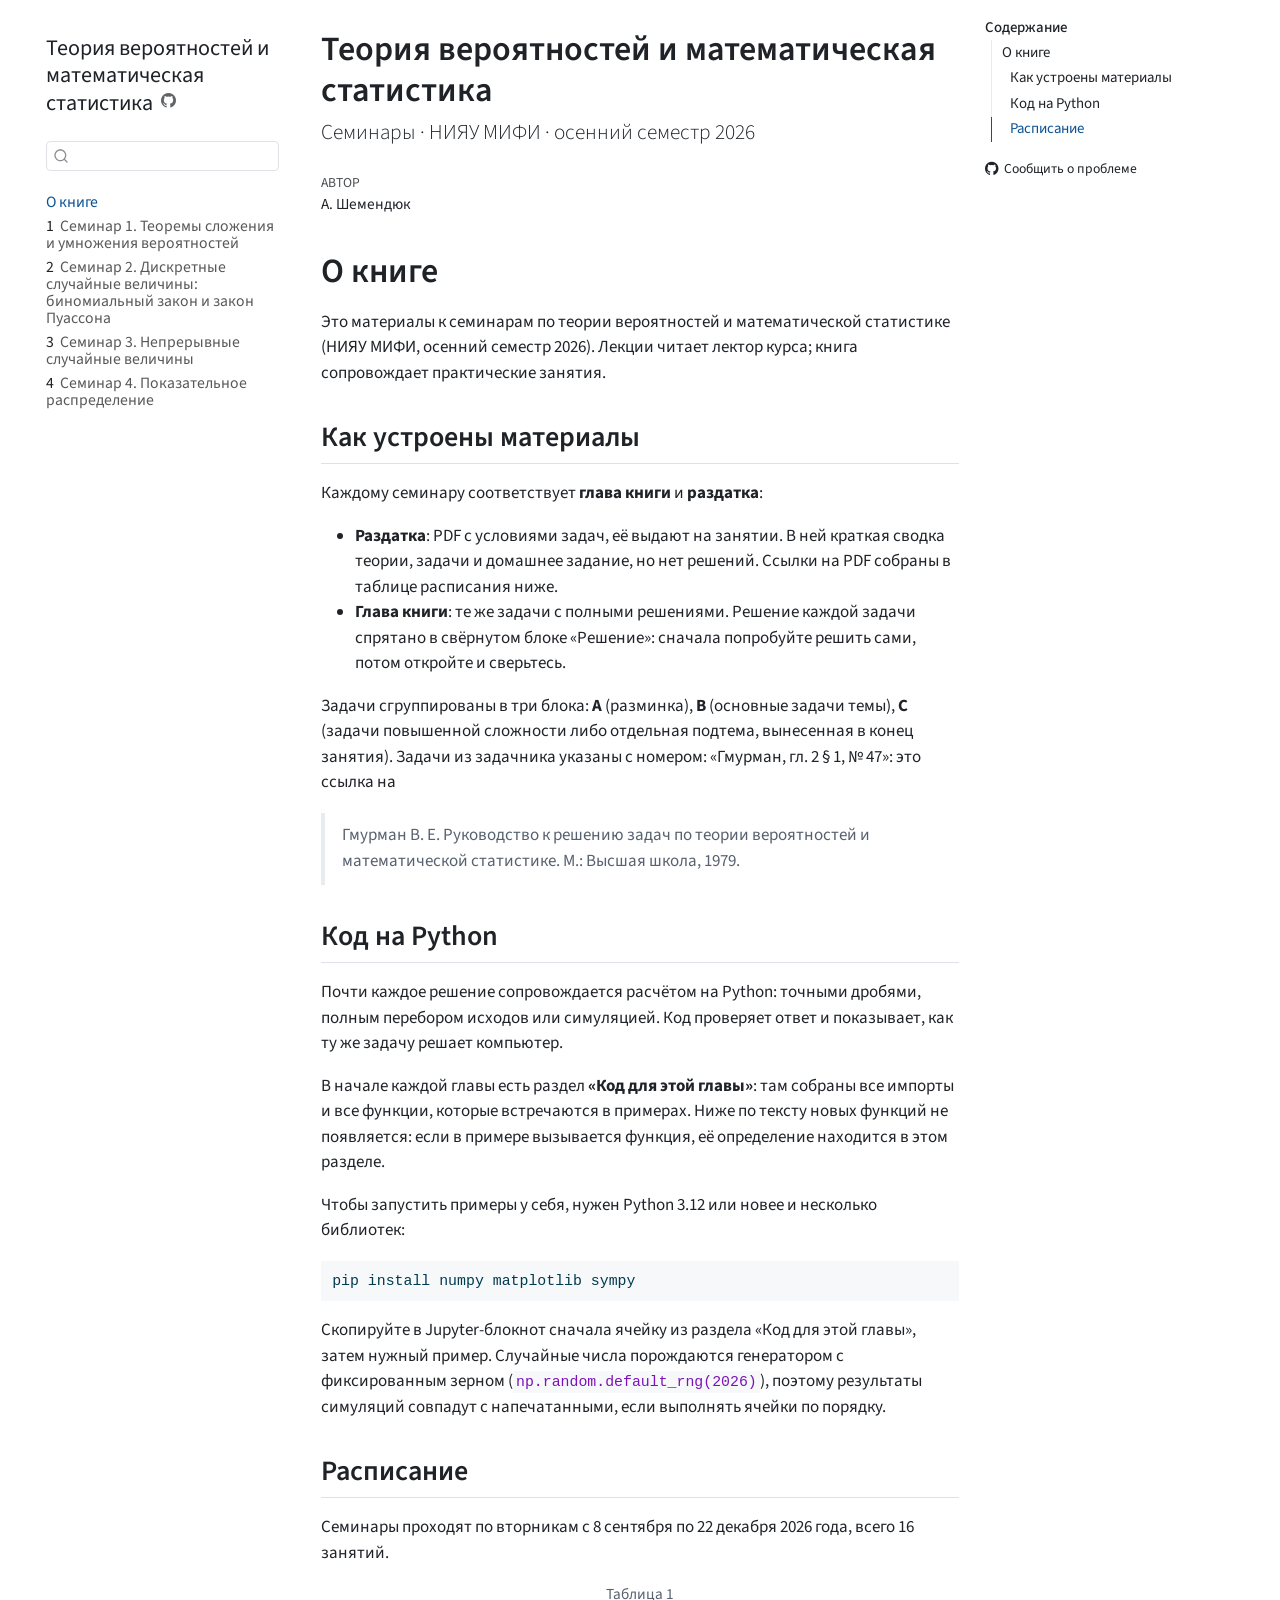
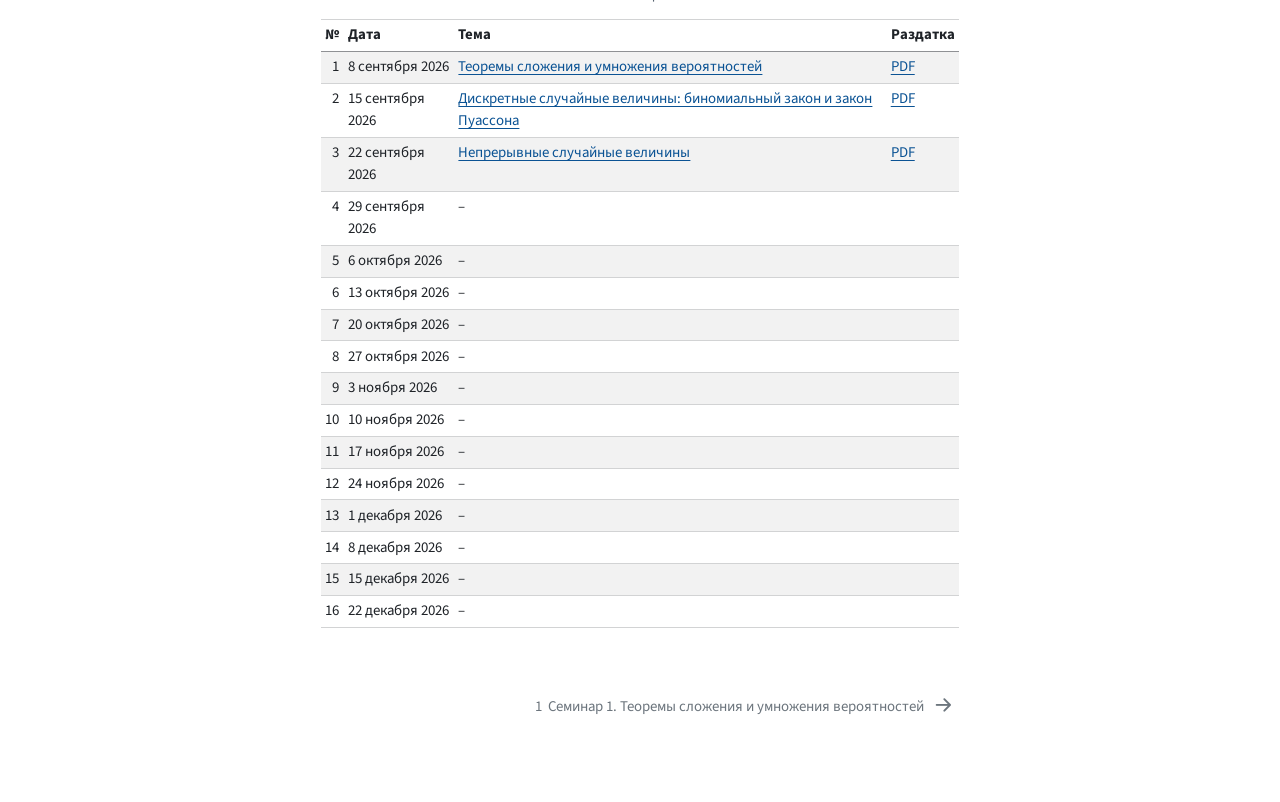
==== index.html @ 8cb07873 "Built site for gh-pages" ====
<!DOCTYPE html>
<html xmlns="http://www.w3.org/1999/xhtml" lang="ru" xml:lang="ru"><head>

<meta charset="utf-8">
<meta name="generator" content="quarto-1.10.18">

<meta name="viewport" content="width=device-width, initial-scale=1.0, user-scalable=yes">

<meta name="author" content="А. Шемендюк">

<title>Теория вероятностей и математическая статистика</title>
<style>
/* Default styles provided by pandoc.
** See https://pandoc.org/MANUAL.html#variables-for-html for config info.
*/
span.smallcaps{font-variant: small-caps;}
div.columns{display: flex; gap: 1.5em;}
div.column{flex: auto;}
@media screen {
div.columns{gap: min(4vw, 1.5em);}
div.column{overflow-x: auto;}
}
div.hanging-indent{margin-left: 1.5em; text-indent: -1.5em;}
ul.task-list{list-style: none;}
ul.task-list li input[type="checkbox"] {
  width: 0.8em;
  margin: 0 0.8em 0.2em -1em; /* quarto-specific, see https://github.com/quarto-dev/quarto-cli/issues/4556 */ 
  vertical-align: middle;
}
/* CSS for syntax highlighting */
html { -webkit-text-size-adjust: 100%; }
pre > code.sourceCode { white-space: pre; position: relative; }
pre > code.sourceCode > span { display: inline-block; line-height: 1.25; }
pre > code.sourceCode > span:empty { height: 1.2em; }
.sourceCode { overflow: visible; }
code.sourceCode > span { color: inherit; text-decoration: inherit; }
div.sourceCode { margin: 1em 0; }
pre.sourceCode { margin: 0; }
@media screen {
div.sourceCode { overflow: auto; }
}
@media print {
pre > code.sourceCode { white-space: pre-wrap; }
pre > code.sourceCode > span { text-indent: -5em; padding-left: 5em; }
}
pre.numberSource code
  { counter-reset: source-line 0; }
pre.numberSource code > span
  { position: relative; left: -4em; counter-increment: source-line; }
pre.numberSource code > span > a:first-child::before
  { content: counter(source-line);
    position: relative; left: -1em; text-align: right; vertical-align: baseline;
    border: none; display: inline-block;
    -webkit-touch-callout: none; -webkit-user-select: none;
    -khtml-user-select: none; -moz-user-select: none;
    -ms-user-select: none; user-select: none;
    padding: 0 4px; width: 4em;
  }
pre.numberSource { margin-left: 3em;  padding-left: 4px; }
div.sourceCode
  {   }
@media screen {
pre > code.sourceCode > span > a:first-child::before { text-decoration: underline; }
}
</style>


<script src="site_libs/quarto-nav/quarto-nav.js"></script>
<script src="site_libs/quarto-nav/headroom.min.js"></script>
<script src="site_libs/clipboard/clipboard.min.js"></script>
<script src="site_libs/quarto-search/autocomplete.umd.js"></script>
<script src="site_libs/quarto-search/fuse.min.js"></script>
<script src="site_libs/quarto-search/quarto-search.js"></script>
<meta name="quarto:offset" content="./">
<link href="./seminars/01-addition-multiplication/seminar-01.html" rel="next">
<script src="site_libs/quarto-html/quarto.js" type="module"></script>
<script src="site_libs/quarto-html/tabsets/tabsets.js" type="module"></script>
<script src="site_libs/quarto-html/popper.min.js"></script>
<script src="site_libs/quarto-html/tippy.umd.min.js"></script>
<script src="site_libs/quarto-html/anchor.min.js"></script>
<link href="site_libs/quarto-html/tippy.css" rel="stylesheet">
<link href="site_libs/quarto-html/quarto-syntax-highlighting-64a204ab8560d761af7679ceaba22944.css" rel="stylesheet" id="quarto-text-highlighting-styles">
<script src="site_libs/bootstrap/bootstrap.min.js"></script>
<link href="site_libs/bootstrap/bootstrap-icons.css" rel="stylesheet">
<link href="site_libs/bootstrap/bootstrap-1aa567b42d78015c3b7cfc07166ec9b5.min.css" rel="stylesheet" append-hash="true" id="quarto-bootstrap" data-mode="light">
<script id="quarto-search-options" type="application/json">{
  "location": "sidebar",
  "copy-button": false,
  "collapse-after": 3,
  "panel-placement": "start",
  "type": "textbox",
  "limit": 50,
  "keyboard-shortcut": [
    "f",
    "/",
    "s"
  ],
  "show-item-context": false,
  "language": {
    "search-no-results-text": "Поиск не дал результатов",
    "search-matching-documents-text": "Результаты поиска",
    "search-copy-link-title": "Скопировать ссылку",
    "search-hide-matches-text": "Скрыть дополнительные результаты",
    "search-more-match-text": "дополнительный результат в этом документе",
    "search-more-matches-text": "дополнительных результата(-ов) в этом документе",
    "search-clear-button-title": "Очистить",
    "search-text-placeholder": "",
    "search-detached-cancel-button-title": "Отменить",
    "search-submit-button-title": "Найти",
    "search-label": "Поиск"
  }
}</script>
<script>
window.MathJax = {
  tex: {
    macros: {
      E: "\\mathrm{E}",
      Var: "\\mathrm{Var}",
      Prob: "\\mathbb{P}",
      Cov: "\\mathrm{cov}",
      indep: "\\perp\\!\\!\\!\\perp"
    }
  }
};
</script>


</head>

<body class="nav-sidebar floating quarto-light">

<div id="quarto-search-results"></div>
  <header id="quarto-header" class="headroom fixed-top">
  <nav class="quarto-secondary-nav">
    <div class="container-fluid d-flex">
      <button type="button" class="quarto-btn-toggle btn" data-bs-toggle="collapse" role="button" data-bs-target=".quarto-sidebar-collapse-item" aria-controls="quarto-sidebar" aria-expanded="false" aria-label="Переключить боковую панель навигации" onclick="if (window.quartoToggleHeadroom) { window.quartoToggleHeadroom(); }">
        <i class="bi bi-layout-text-sidebar-reverse"></i>
      </button>
        <nav class="quarto-page-breadcrumbs" aria-label="breadcrumb"><ol class="breadcrumb"><li class="breadcrumb-item"><a href="./index.html">О книге</a></li></ol></nav>
        <a class="flex-grow-1" role="navigation" data-bs-toggle="collapse" data-bs-target=".quarto-sidebar-collapse-item" aria-controls="quarto-sidebar" aria-expanded="false" aria-label="Переключить боковую панель навигации" onclick="if (window.quartoToggleHeadroom) { window.quartoToggleHeadroom(); }">      
        </a>
      <button type="button" class="btn quarto-search-button" aria-label="Поиск" onclick="window.quartoOpenSearch();">
        <i class="bi bi-search"></i>
      </button>
    </div>
  </nav>
</header>
<!-- content -->
<div id="quarto-content" class="quarto-container page-columns page-rows-contents page-layout-article">
<!-- sidebar -->
  <nav id="quarto-sidebar" class="sidebar collapse collapse-horizontal quarto-sidebar-collapse-item sidebar-navigation floating overflow-auto">
    <div class="pt-lg-2 mt-2 text-left sidebar-header">
    <div class="sidebar-title mb-0 py-0">
      <a href="./">Теория вероятностей и математическая статистика</a> 
        <div class="sidebar-tools-main">
    <a href="https://github.com/AlexShem/stats-2026/" title="Исходный код" class="quarto-navigation-tool px-1" aria-label="Исходный код"><i class="bi bi-github"></i></a>
</div>
    </div>
      </div>
        <div class="mt-2 flex-shrink-0 align-items-center">
        <div class="sidebar-search">
        <div id="quarto-search" class="" title="Поиск"></div>
        </div>
        </div>
    <div class="sidebar-menu-container"> 
    <ul class="list-unstyled mt-1">
        <li class="sidebar-item">
  <div class="sidebar-item-container"> 
  <a href="./index.html" class="sidebar-item-text sidebar-link active">
 <span class="menu-text">О книге</span></a>
  </div>
</li>
        <li class="sidebar-item">
  <div class="sidebar-item-container"> 
  <a href="./seminars/01-addition-multiplication/seminar-01.html" class="sidebar-item-text sidebar-link">
 <span class="menu-text"><span class="chapter-number">1</span>&nbsp; <span class="chapter-title">Семинар 1. Теоремы сложения и умножения вероятностей</span></span></a>
  </div>
</li>
        <li class="sidebar-item">
  <div class="sidebar-item-container"> 
  <a href="./seminars/02-discrete-random-variables/seminar-02.html" class="sidebar-item-text sidebar-link">
 <span class="menu-text"><span class="chapter-number">2</span>&nbsp; <span class="chapter-title">Семинар 2. Дискретные случайные величины: биномиальный закон и закон Пуассона</span></span></a>
  </div>
</li>
        <li class="sidebar-item">
  <div class="sidebar-item-container"> 
  <a href="./seminars/03-continuous-random-variables/seminar-03.html" class="sidebar-item-text sidebar-link">
 <span class="menu-text"><span class="chapter-number">3</span>&nbsp; <span class="chapter-title">Семинар 3. Непрерывные случайные величины</span></span></a>
  </div>
</li>
        <li class="sidebar-item">
  <div class="sidebar-item-container"> 
  <a href="./seminars/04-exponential-distribution/seminar-04.html" class="sidebar-item-text sidebar-link">
 <span class="menu-text"><span class="chapter-number">4</span>&nbsp; <span class="chapter-title">Семинар 4. Показательное распределение</span></span></a>
  </div>
</li>
    </ul>
    </div>
</nav>
<div id="quarto-sidebar-glass" class="quarto-sidebar-collapse-item" data-bs-toggle="collapse" data-bs-target=".quarto-sidebar-collapse-item"></div>
<!-- margin-sidebar -->
    <div id="quarto-margin-sidebar" class="sidebar margin-sidebar">
        <nav id="TOC" role="doc-toc" class="toc-active">
    <h2 id="toc-title">Содержание</h2>
   
  <ul>
  <li><a href="#о-книге" id="toc-о-книге" class="nav-link active" data-scroll-target="#о-книге">О книге</a>
  <ul class="collapse">
  <li><a href="#как-устроены-материалы" id="toc-как-устроены-материалы" class="nav-link" data-scroll-target="#как-устроены-материалы">Как устроены материалы</a></li>
  <li><a href="#код-на-python" id="toc-код-на-python" class="nav-link" data-scroll-target="#код-на-python">Код на Python</a></li>
  <li><a href="#расписание" id="toc-расписание" class="nav-link" data-scroll-target="#расписание">Расписание</a></li>
  </ul></li>
  </ul>
<div class="toc-actions"><ul><li><a href="https://github.com/AlexShem/stats-2026/issues/new" class="toc-action"><i class="bi bi-github"></i>Сообщить о проблеме</a></li></ul></div></nav>
    </div>
<!-- main -->
<main class="content" id="quarto-document-content">

<header id="title-block-header" class="quarto-title-block default">
<div class="quarto-title">
<h1 class="title">Теория вероятностей и математическая статистика</h1>
<p class="subtitle lead">Семинары · НИЯУ МИФИ · осенний семестр 2026</p>
</div>



<div class="quarto-title-meta">

    <div>
    <div class="quarto-title-meta-heading">Автор</div>
    <div class="quarto-title-meta-contents">
             <p>А. Шемендюк </p>
          </div>
  </div>
    
  
    
  </div>
  


</header>


<section id="о-книге" class="level1 unnumbered">
<h1 class="unnumbered">О книге</h1>
<p>Это материалы к семинарам по теории вероятностей и математической статистике (НИЯУ МИФИ, осенний семестр 2026). Лекции читает лектор курса; книга сопровождает практические занятия.</p>
<section id="как-устроены-материалы" class="level2 unnumbered">
<h2 class="unnumbered anchored" data-anchor-id="как-устроены-материалы">Как устроены материалы</h2>
<p>Каждому семинару соответствует <strong>глава книги</strong> и <strong>раздатка</strong>:</p>
<ul>
<li><strong>Раздатка</strong>: PDF с условиями задач, её выдают на занятии. В ней краткая сводка теории, задачи и домашнее задание, но нет решений. Ссылки на PDF собраны в таблице расписания ниже.</li>
<li><strong>Глава книги</strong>: те же задачи с полными решениями. Решение каждой задачи спрятано в свёрнутом блоке «Решение»: сначала попробуйте решить сами, потом откройте и сверьтесь.</li>
</ul>
<p>Задачи сгруппированы в три блока: <strong>A</strong> (разминка), <strong>B</strong> (основные задачи темы), <strong>C</strong> (задачи повышенной сложности либо отдельная подтема, вынесенная в конец занятия). Задачи из задачника указаны с номером: «Гмурман, гл. 2 § 1, № 47»: это ссылка на</p>
<blockquote class="blockquote">
<p>Гмурман В. Е. Руководство к решению задач по теории вероятностей и математической статистике. М.: Высшая школа, 1979.</p>
</blockquote>
</section>
<section id="код-на-python" class="level2 unnumbered">
<h2 class="unnumbered anchored" data-anchor-id="код-на-python">Код на Python</h2>
<p>Почти каждое решение сопровождается расчётом на Python: точными дробями, полным перебором исходов или симуляцией. Код проверяет ответ и показывает, как ту же задачу решает компьютер.</p>
<p>В начале каждой главы есть раздел <strong>«Код для этой главы»</strong>: там собраны все импорты и все функции, которые встречаются в примерах. Ниже по тексту новых функций не появляется: если в примере вызывается функция, её определение находится в этом разделе.</p>
<p>Чтобы запустить примеры у себя, нужен Python 3.12 или новее и несколько библиотек:</p>
<div class="code-copy-outer-scaffold"><div class="sourceCode" id="cb1"><pre class="sourceCode bash code-with-copy"><code class="sourceCode bash"><span id="cb1-1"><a href="#cb1-1" aria-hidden="true" tabindex="-1"></a><span class="ex">pip</span> install numpy matplotlib sympy</span></code></pre></div><button title="Скопировать текст" class="code-copy-button"><i class="bi"></i></button></div>
<p>Скопируйте в Jupyter-блокнот сначала ячейку из раздела «Код для этой главы», затем нужный пример. Случайные числа порождаются генератором с фиксированным зерном (<code>np.random.default_rng(2026)</code>), поэтому результаты симуляций совпадут с напечатанными, если выполнять ячейки по порядку.</p>
</section>
<section id="расписание" class="level2 unnumbered">
<h2 class="unnumbered anchored" data-anchor-id="расписание">Расписание</h2>
<p>Семинары проходят по вторникам с 8 сентября по 22 декабря 2026 года, всего 16 занятий.</p>
<div class="cell" data-execution_count="1">
<div id="tbl-schedule" class="cell quarto-float quarto-figure quarto-figure-center anchored" data-execution_count="1">
<figure class="quarto-float quarto-float-tbl figure">
<figcaption class="quarto-float-caption-top quarto-float-caption quarto-float-tbl quarto-uncaptioned" id="tbl-schedule-caption-0ceaefa1-69ba-4598-a22c-09a6ac19f8ca">
Таблица&nbsp;1
</figcaption>
<div aria-describedby="tbl-schedule-caption-0ceaefa1-69ba-4598-a22c-09a6ac19f8ca">
<div class="cell-output cell-output-display cell-output-markdown" data-execution_count="1">
<table class="caption-top table table-sm table-striped small">
<thead>
<tr class="header">
<th style="text-align: right;">№</th>
<th style="text-align: left;">Дата</th>
<th style="text-align: left;">Тема</th>
<th style="text-align: left;">Раздатка</th>
</tr>
</thead>
<tbody>
<tr class="odd">
<td style="text-align: right;">1</td>
<td style="text-align: left;">8 сентября 2026</td>
<td style="text-align: left;"><a href="./seminars/01-addition-multiplication/seminar-01.html">Теоремы сложения и умножения вероятностей</a></td>
<td style="text-align: left;"><a href="handouts/seminars/01-addition-multiplication/seminar-01.pdf">PDF</a></td>
</tr>
<tr class="even">
<td style="text-align: right;">2</td>
<td style="text-align: left;">15 сентября 2026</td>
<td style="text-align: left;"><a href="./seminars/02-discrete-random-variables/seminar-02.html">Дискретные случайные величины: биномиальный закон и закон Пуассона</a></td>
<td style="text-align: left;"><a href="handouts/seminars/02-discrete-random-variables/seminar-02.pdf">PDF</a></td>
</tr>
<tr class="odd">
<td style="text-align: right;">3</td>
<td style="text-align: left;">22 сентября 2026</td>
<td style="text-align: left;"><a href="./seminars/03-continuous-random-variables/seminar-03.html">Непрерывные случайные величины</a></td>
<td style="text-align: left;"><a href="handouts/seminars/03-continuous-random-variables/seminar-03.pdf">PDF</a></td>
</tr>
<tr class="even">
<td style="text-align: right;">4</td>
<td style="text-align: left;">29 сентября 2026</td>
<td style="text-align: left;">–</td>
<td style="text-align: left;"></td>
</tr>
<tr class="odd">
<td style="text-align: right;">5</td>
<td style="text-align: left;">6 октября 2026</td>
<td style="text-align: left;">–</td>
<td style="text-align: left;"></td>
</tr>
<tr class="even">
<td style="text-align: right;">6</td>
<td style="text-align: left;">13 октября 2026</td>
<td style="text-align: left;">–</td>
<td style="text-align: left;"></td>
</tr>
<tr class="odd">
<td style="text-align: right;">7</td>
<td style="text-align: left;">20 октября 2026</td>
<td style="text-align: left;">–</td>
<td style="text-align: left;"></td>
</tr>
<tr class="even">
<td style="text-align: right;">8</td>
<td style="text-align: left;">27 октября 2026</td>
<td style="text-align: left;">–</td>
<td style="text-align: left;"></td>
</tr>
<tr class="odd">
<td style="text-align: right;">9</td>
<td style="text-align: left;">3 ноября 2026</td>
<td style="text-align: left;">–</td>
<td style="text-align: left;"></td>
</tr>
<tr class="even">
<td style="text-align: right;">10</td>
<td style="text-align: left;">10 ноября 2026</td>
<td style="text-align: left;">–</td>
<td style="text-align: left;"></td>
</tr>
<tr class="odd">
<td style="text-align: right;">11</td>
<td style="text-align: left;">17 ноября 2026</td>
<td style="text-align: left;">–</td>
<td style="text-align: left;"></td>
</tr>
<tr class="even">
<td style="text-align: right;">12</td>
<td style="text-align: left;">24 ноября 2026</td>
<td style="text-align: left;">–</td>
<td style="text-align: left;"></td>
</tr>
<tr class="odd">
<td style="text-align: right;">13</td>
<td style="text-align: left;">1 декабря 2026</td>
<td style="text-align: left;">–</td>
<td style="text-align: left;"></td>
</tr>
<tr class="even">
<td style="text-align: right;">14</td>
<td style="text-align: left;">8 декабря 2026</td>
<td style="text-align: left;">–</td>
<td style="text-align: left;"></td>
</tr>
<tr class="odd">
<td style="text-align: right;">15</td>
<td style="text-align: left;">15 декабря 2026</td>
<td style="text-align: left;">–</td>
<td style="text-align: left;"></td>
</tr>
<tr class="even">
<td style="text-align: right;">16</td>
<td style="text-align: left;">22 декабря 2026</td>
<td style="text-align: left;">–</td>
<td style="text-align: left;"></td>
</tr>
</tbody>
</table>
</div>
</div>
</figure>
</div>
</div>


</section>
</section>

</main> <!-- /main -->
<script id="quarto-html-after-body" type="application/javascript">
  window.document.addEventListener("DOMContentLoaded", function (event) {
    const icon = "";
    const anchorJS = new window.AnchorJS();
    anchorJS.options = {
      placement: 'right',
      icon: icon
    };
    anchorJS.add('.anchored');
    const isCodeAnnotation = (el) => {
      for (const clz of el.classList) {
        if (clz.startsWith('code-annotation-')) {                     
          return true;
        }
      }
      return false;
    }
    const onCopySuccess = function(e) {
      // button target
      const button = e.trigger;
      // don't keep focus
      button.blur();
      // flash "checked"
      button.classList.add('code-copy-button-checked');
      var currentTitle = button.getAttribute("title");
      button.setAttribute("title", "Скопировано");
      let tooltip;
      if (window.bootstrap) {
        button.setAttribute("data-bs-toggle", "tooltip");
        button.setAttribute("data-bs-placement", "left");
        button.setAttribute("data-bs-title", "Скопировано");
        tooltip = new bootstrap.Tooltip(button, 
          { trigger: "manual", 
            customClass: "code-copy-button-tooltip",
            offset: [0, -8]});
        tooltip.show();    
      }
      setTimeout(function() {
        if (tooltip) {
          tooltip.hide();
          button.removeAttribute("data-bs-title");
          button.removeAttribute("data-bs-toggle");
          button.removeAttribute("data-bs-placement");
        }
        button.setAttribute("title", currentTitle);
        button.classList.remove('code-copy-button-checked');
      }, 1000);
      // clear code selection
      e.clearSelection();
    }
    const getTextToCopy = function(trigger) {
      const outerScaffold = trigger.parentElement.cloneNode(true);
      const codeEl = outerScaffold.querySelector('code');
      for (const childEl of codeEl.children) {
        if (isCodeAnnotation(childEl)) {
          childEl.remove();
        }
      }
      return codeEl.innerText;
    }
    const clipboard = new window.ClipboardJS('.code-copy-button:not([data-in-quarto-modal])', {
      text: getTextToCopy
    });
    clipboard.on('success', onCopySuccess);
    if (window.document.getElementById('quarto-embedded-source-code-modal')) {
      const clipboardModal = new window.ClipboardJS('.code-copy-button[data-in-quarto-modal]', {
        text: getTextToCopy,
        container: window.document.getElementById('quarto-embedded-source-code-modal')
      });
      clipboardModal.on('success', onCopySuccess);
    }
      var localhostRegex = new RegExp(/^(?:http|https):\/\/localhost\:?[0-9]*\//);
      var mailtoRegex = new RegExp(/^mailto:/);
        var filterRegex = new RegExp("https:\/\/alexshem\.github\.io\/stats-2026\/");
      var isInternal = (href) => {
          return filterRegex.test(href) || localhostRegex.test(href) || mailtoRegex.test(href);
      }
      // Inspect non-navigation links and adorn them if external
     var links = window.document.querySelectorAll('a[href]:not(.nav-link):not(.navbar-brand):not(.toc-action):not(.sidebar-link):not(.sidebar-item-toggle):not(.pagination-link):not(.no-external):not([aria-hidden]):not(.dropdown-item):not(.quarto-navigation-tool):not(.about-link)');
      for (var i=0; i<links.length; i++) {
        const link = links[i];
        if (!isInternal(link.href)) {
          // undo the damage that might have been done by quarto-nav.js in the case of
          // links that we want to consider external
          if (link.dataset.originalHref !== undefined) {
            link.href = link.dataset.originalHref;
          }
        }
      }
    function tippyHover(el, contentFn, onTriggerFn, onUntriggerFn) {
      const config = {
        allowHTML: true,
        maxWidth: 500,
        delay: 100,
        arrow: false,
        appendTo: function(el) {
            return el.parentElement;
        },
        interactive: true,
        interactiveBorder: 10,
        theme: 'quarto',
        placement: 'bottom-start',
      };
      if (contentFn) {
        config.content = contentFn;
      }
      if (onTriggerFn) {
        config.onTrigger = onTriggerFn;
      }
      if (onUntriggerFn) {
        config.onUntrigger = onUntriggerFn;
      }
      window.tippy(el, config); 
    }
    const noterefs = window.document.querySelectorAll('a[role="doc-noteref"]');
    for (var i=0; i<noterefs.length; i++) {
      const ref = noterefs[i];
      tippyHover(ref, function() {
        // use id or data attribute instead here
        let href = ref.getAttribute('data-footnote-href') || ref.getAttribute('href');
        try { href = new URL(href).hash; } catch {}
        const id = href.replace(/^#\/?/, "");
        const note = window.document.getElementById(id);
        if (note) {
          return note.innerHTML;
        } else {
          return "";
        }
      });
    }
    const xrefs = window.document.querySelectorAll('a.quarto-xref');
    const processXRef = (id, note) => {
      // Strip column container classes
      const stripColumnClz = (el) => {
        el.classList.remove("page-full", "page-columns");
        if (el.children) {
          for (const child of el.children) {
            stripColumnClz(child);
          }
        }
      }
      stripColumnClz(note)
      if (id === null || id.startsWith('sec-')) {
        // Special case sections, only their first couple elements
        const container = document.createElement("div");
        if (note.children && note.children.length > 2) {
          container.appendChild(note.children[0].cloneNode(true));
          for (let i = 1; i < note.children.length; i++) {
            const child = note.children[i];
            if (child.tagName === "P" && child.innerText === "") {
              continue;
            } else {
              container.appendChild(child.cloneNode(true));
              break;
            }
          }
          if (window.Quarto?.typesetMath) {
            window.Quarto.typesetMath(container);
          }
          return container.innerHTML
        } else {
          if (window.Quarto?.typesetMath) {
            window.Quarto.typesetMath(note);
          }
          return note.innerHTML;
        }
      } else {
        // Remove any anchor links if they are present
        const anchorLink = note.querySelector('a.anchorjs-link');
        if (anchorLink) {
          anchorLink.remove();
        }
        if (window.Quarto?.typesetMath) {
          window.Quarto.typesetMath(note);
        }
        if (note.classList.contains("callout")) {
          return note.outerHTML;
        } else {
          return note.innerHTML;
        }
      }
    }
    for (var i=0; i<xrefs.length; i++) {
      const xref = xrefs[i];
      tippyHover(xref, undefined, function(instance) {
        instance.disable();
        let url = xref.getAttribute('href');
        let hash = undefined; 
        if (url.startsWith('#')) {
          hash = url;
        } else {
          try { hash = new URL(url).hash; } catch {}
        }
        if (hash) {
          const id = hash.replace(/^#\/?/, "");
          const note = window.document.getElementById(id);
          if (note !== null) {
            try {
              const html = processXRef(id, note.cloneNode(true));
              instance.setContent(html);
            } finally {
              instance.enable();
              instance.show();
            }
          } else {
            // See if we can fetch this
            fetch(url.split('#')[0])
            .then(res => res.text())
            .then(html => {
              const parser = new DOMParser();
              const htmlDoc = parser.parseFromString(html, "text/html");
              const note = htmlDoc.getElementById(id);
              if (note !== null) {
                const html = processXRef(id, note);
                instance.setContent(html);
              } 
            }).finally(() => {
              instance.enable();
              instance.show();
            });
          }
        } else {
          // See if we can fetch a full url (with no hash to target)
          // This is a special case and we should probably do some content thinning / targeting
          fetch(url)
          .then(res => res.text())
          .then(html => {
            const parser = new DOMParser();
            const htmlDoc = parser.parseFromString(html, "text/html");
            const note = htmlDoc.querySelector('main.content');
            if (note !== null) {
              // This should only happen for chapter cross references
              // (since there is no id in the URL)
              // remove the first header
              if (note.children.length > 0 && note.children[0].tagName === "HEADER") {
                note.children[0].remove();
              }
              const html = processXRef(null, note);
              instance.setContent(html);
            } 
          }).finally(() => {
            instance.enable();
            instance.show();
          });
        }
      }, function(instance) {
      });
    }
        let selectedAnnoteEl;
        const selectorForAnnotation = ( cell, annotation) => {
          let cellAttr = 'data-code-cell="' + cell + '"';
          let lineAttr = 'data-code-annotation="' +  annotation + '"';
          const selector = 'span[' + cellAttr + '][' + lineAttr + ']';
          return selector;
        }
        const selectCodeLines = (annoteEl) => {
          const doc = window.document;
          const targetCell = annoteEl.getAttribute("data-target-cell");
          const targetAnnotation = annoteEl.getAttribute("data-target-annotation");
          const annoteSpan = window.document.querySelector(selectorForAnnotation(targetCell, targetAnnotation));
          const lines = annoteSpan.getAttribute("data-code-lines").split(",");
          const lineIds = lines.map((line) => {
            return targetCell + "-" + line;
          })
          let top = null;
          let height = null;
          let parent = null;
          if (lineIds.length > 0) {
              //compute the position of the single el (top and bottom and make a div)
              const el = window.document.getElementById(lineIds[0]);
              top = el.offsetTop;
              height = el.offsetHeight;
              parent = el.parentElement.parentElement;
            if (lineIds.length > 1) {
              const lastEl = window.document.getElementById(lineIds[lineIds.length - 1]);
              const bottom = lastEl.offsetTop + lastEl.offsetHeight;
              height = bottom - top;
            }
            if (top !== null && height !== null && parent !== null) {
              // cook up a div (if necessary) and position it 
              let div = window.document.getElementById("code-annotation-line-highlight");
              if (div === null) {
                div = window.document.createElement("div");
                div.setAttribute("id", "code-annotation-line-highlight");
                div.style.position = 'absolute';
                parent.appendChild(div);
              }
              div.style.top = top - 2 + "px";
              div.style.height = height + 4 + "px";
              div.style.left = 0;
              let gutterDiv = window.document.getElementById("code-annotation-line-highlight-gutter");
              if (gutterDiv === null) {
                gutterDiv = window.document.createElement("div");
                gutterDiv.setAttribute("id", "code-annotation-line-highlight-gutter");
                gutterDiv.style.position = 'absolute';
                const codeCell = window.document.getElementById(targetCell);
                const gutter = codeCell.querySelector('.code-annotation-gutter');
                gutter.appendChild(gutterDiv);
              }
              gutterDiv.style.top = top - 2 + "px";
              gutterDiv.style.height = height + 4 + "px";
            }
            selectedAnnoteEl = annoteEl;
          }
        };
        const unselectCodeLines = () => {
          const elementsIds = ["code-annotation-line-highlight", "code-annotation-line-highlight-gutter"];
          elementsIds.forEach((elId) => {
            const div = window.document.getElementById(elId);
            if (div) {
              div.remove();
            }
          });
          selectedAnnoteEl = undefined;
        };
          // Handle positioning of the toggle
      window.addEventListener(
        "resize",
        throttle(() => {
          elRect = undefined;
          if (selectedAnnoteEl) {
            selectCodeLines(selectedAnnoteEl);
          }
        }, 10)
      );
      function throttle(fn, ms) {
      let throttle = false;
      let timer;
        return (...args) => {
          if(!throttle) { // first call gets through
              fn.apply(this, args);
              throttle = true;
          } else { // all the others get throttled
              if(timer) clearTimeout(timer); // cancel #2
              timer = setTimeout(() => {
                fn.apply(this, args);
                timer = throttle = false;
              }, ms);
          }
        };
      }
        // Attach click handler to the DT
        const annoteDls = window.document.querySelectorAll('dt[data-target-cell]');
        for (const annoteDlNode of annoteDls) {
          annoteDlNode.addEventListener('click', (event) => {
            const clickedEl = event.target;
            if (clickedEl !== selectedAnnoteEl) {
              unselectCodeLines();
              const activeEl = window.document.querySelector('dt[data-target-cell].code-annotation-active');
              if (activeEl) {
                activeEl.classList.remove('code-annotation-active');
              }
              selectCodeLines(clickedEl);
              clickedEl.classList.add('code-annotation-active');
            } else {
              // Unselect the line
              unselectCodeLines();
              clickedEl.classList.remove('code-annotation-active');
            }
          });
        }
    const findCites = (el) => {
      const parentEl = el.parentElement;
      if (parentEl) {
        const cites = parentEl.dataset.cites;
        if (cites) {
          return {
            el,
            cites: cites.split(' ')
          };
        } else {
          return findCites(el.parentElement)
        }
      } else {
        return undefined;
      }
    };
    var bibliorefs = window.document.querySelectorAll('a[role="doc-biblioref"]');
    for (var i=0; i<bibliorefs.length; i++) {
      const ref = bibliorefs[i];
      const citeInfo = findCites(ref);
      if (citeInfo) {
        tippyHover(citeInfo.el, function() {
          var popup = window.document.createElement('div');
          citeInfo.cites.forEach(function(cite) {
            var citeDiv = window.document.createElement('div');
            citeDiv.classList.add('hanging-indent');
            citeDiv.classList.add('csl-entry');
            var biblioDiv = window.document.getElementById('ref-' + cite);
            if (biblioDiv) {
              citeDiv.innerHTML = biblioDiv.innerHTML;
            }
            popup.appendChild(citeDiv);
          });
          return popup.innerHTML;
        });
      }
    }
  });
  </script>
<nav class="page-navigation">
  <div class="nav-page nav-page-previous">
  </div>
  <div class="nav-page nav-page-next">
      <a href="./seminars/01-addition-multiplication/seminar-01.html" class="pagination-link" aria-label="Семинар 1. Теоремы сложения и умножения вероятностей">
        <span class="nav-page-text"><span class="chapter-number">1</span>&nbsp; <span class="chapter-title">Семинар 1. Теоремы сложения и умножения вероятностей</span></span> <i class="bi bi-arrow-right-short"></i>
      </a>
  </div>
</nav>
</div> <!-- /content -->




<footer class="footer"><div class="nav-footer"><div class="nav-footer-center"><div class="toc-actions d-sm-block d-md-none"><ul><li><a href="https://github.com/AlexShem/stats-2026/issues/new" class="toc-action"><i class="bi bi-github"></i>Сообщить о проблеме</a></li></ul></div></div></div></footer></body></html>
---- site_libs/quarto-html/tippy.css ----
.tippy-box[data-animation=fade][data-state=hidden]{opacity:0}[data-tippy-root]{max-width:calc(100vw - 10px)}.tippy-box{position:relative;background-color:#333;color:#fff;border-radius:4px;font-size:14px;line-height:1.4;white-space:normal;outline:0;transition-property:transform,visibility,opacity}.tippy-box[data-placement^=top]>.tippy-arrow{bottom:0}.tippy-box[data-placement^=top]>.tippy-arrow:before{bottom:-7px;left:0;border-width:8px 8px 0;border-top-color:initial;transform-origin:center top}.tippy-box[data-placement^=bottom]>.tippy-arrow{top:0}.tippy-box[data-placement^=bottom]>.tippy-arrow:before{top:-7px;left:0;border-width:0 8px 8px;border-bottom-color:initial;transform-origin:center bottom}.tippy-box[data-placement^=left]>.tippy-arrow{right:0}.tippy-box[data-placement^=left]>.tippy-arrow:before{border-width:8px 0 8px 8px;border-left-color:initial;right:-7px;transform-origin:center left}.tippy-box[data-placement^=right]>.tippy-arrow{left:0}.tippy-box[data-placement^=right]>.tippy-arrow:before{left:-7px;border-width:8px 8px 8px 0;border-right-color:initial;transform-origin:center right}.tippy-box[data-inertia][data-state=visible]{transition-timing-function:cubic-bezier(.54,1.5,.38,1.11)}.tippy-arrow{width:16px;height:16px;color:#333}.tippy-arrow:before{content:"";position:absolute;border-color:transparent;border-style:solid}.tippy-content{position:relative;padding:5px 9px;z-index:1}
---- site_libs/quarto-html/quarto-syntax-highlighting-64a204ab8560d761af7679ceaba22944.css ----
/* quarto syntax highlight colors */
:root {
  --quarto-hl-ot-color: #003B4F;
  --quarto-hl-at-color: #657422;
  --quarto-hl-ss-color: #20794D;
  --quarto-hl-an-color: #5E5E5E;
  --quarto-hl-fu-color: #4758AB;
  --quarto-hl-st-color: #20794D;
  --quarto-hl-cf-color: #003B4F;
  --quarto-hl-op-color: #5E5E5E;
  --quarto-hl-er-color: #AD0000;
  --quarto-hl-bn-color: #AD0000;
  --quarto-hl-al-color: #AD0000;
  --quarto-hl-va-color: #111111;
  --quarto-hl-bu-color: inherit;
  --quarto-hl-ex-color: inherit;
  --quarto-hl-pp-color: #AD0000;
  --quarto-hl-in-color: #5E5E5E;
  --quarto-hl-vs-color: #20794D;
  --quarto-hl-wa-color: #5E5E5E;
  --quarto-hl-do-color: #5E5E5E;
  --quarto-hl-im-color: #00769E;
  --quarto-hl-ch-color: #20794D;
  --quarto-hl-dt-color: #AD0000;
  --quarto-hl-fl-color: #AD0000;
  --quarto-hl-co-color: #5E5E5E;
  --quarto-hl-cv-color: #5E5E5E;
  --quarto-hl-cn-color: #8f5902;
  --quarto-hl-sc-color: #5E5E5E;
  --quarto-hl-dv-color: #AD0000;
  --quarto-hl-kw-color: #003B4F;
}

/* other quarto variables */
:root {
  --quarto-font-monospace: SFMono-Regular, Menlo, Monaco, Consolas, "Liberation Mono", "Courier New", monospace;
}

/* syntax highlight based on Pandoc's rules */
pre > code.sourceCode > span {
  color: #003B4F;
}

code.sourceCode > span {
  color: #003B4F;
}

div.sourceCode,
div.sourceCode pre.sourceCode {
  color: #003B4F;
}

/* Normal */
code span {
  color: #003B4F;
}

/* Alert */
code span.al {
  color: #AD0000;
  font-style: inherit;
}

/* Annotation */
code span.an {
  color: #5E5E5E;
  font-style: inherit;
}

/* Attribute */
code span.at {
  color: #657422;
  font-style: inherit;
}

/* BaseN */
code span.bn {
  color: #AD0000;
  font-style: inherit;
}

/* BuiltIn */
code span.bu {
  font-style: inherit;
}

/* ControlFlow */
code span.cf {
  color: #003B4F;
  font-weight: bold;
  font-style: inherit;
}

/* Char */
code span.ch {
  color: #20794D;
  font-style: inherit;
}

/* Constant */
code span.cn {
  color: #8f5902;
  font-style: inherit;
}

/* Comment */
code span.co {
  color: #5E5E5E;
  font-style: inherit;
}

/* CommentVar */
code span.cv {
  color: #5E5E5E;
  font-style: italic;
}

/* Documentation */
code span.do {
  color: #5E5E5E;
  font-style: italic;
}

/* DataType */
code span.dt {
  color: #AD0000;
  font-style: inherit;
}

/* DecVal */
code span.dv {
  color: #AD0000;
  font-style: inherit;
}

/* Error */
code span.er {
  color: #AD0000;
  font-style: inherit;
}

/* Extension */
code span.ex {
  font-style: inherit;
}

/* Float */
code span.fl {
  color: #AD0000;
  font-style: inherit;
}

/* Function */
code span.fu {
  color: #4758AB;
  font-style: inherit;
}

/* Import */
code span.im {
  color: #00769E;
  font-style: inherit;
}

/* Information */
code span.in {
  color: #5E5E5E;
  font-style: inherit;
}

/* Keyword */
code span.kw {
  color: #003B4F;
  font-weight: bold;
  font-style: inherit;
}

/* Operator */
code span.op {
  color: #5E5E5E;
  font-style: inherit;
}

/* Other */
code span.ot {
  color: #003B4F;
  font-style: inherit;
}

/* Preprocessor */
code span.pp {
  color: #AD0000;
  font-style: inherit;
}

/* SpecialChar */
code span.sc {
  color: #5E5E5E;
  font-style: inherit;
}

/* SpecialString */
code span.ss {
  color: #20794D;
  font-style: inherit;
}

/* String */
code span.st {
  color: #20794D;
  font-style: inherit;
}

/* Variable */
code span.va {
  color: #111111;
  font-style: inherit;
}

/* VerbatimString */
code span.vs {
  color: #20794D;
  font-style: inherit;
}

/* Warning */
code span.wa {
  color: #5E5E5E;
  font-style: italic;
}

.prevent-inlining {
  content: "</";
}

/*# sourceMappingURL=9d8d5bb603a83b8298b89080a598c93b.css.map */
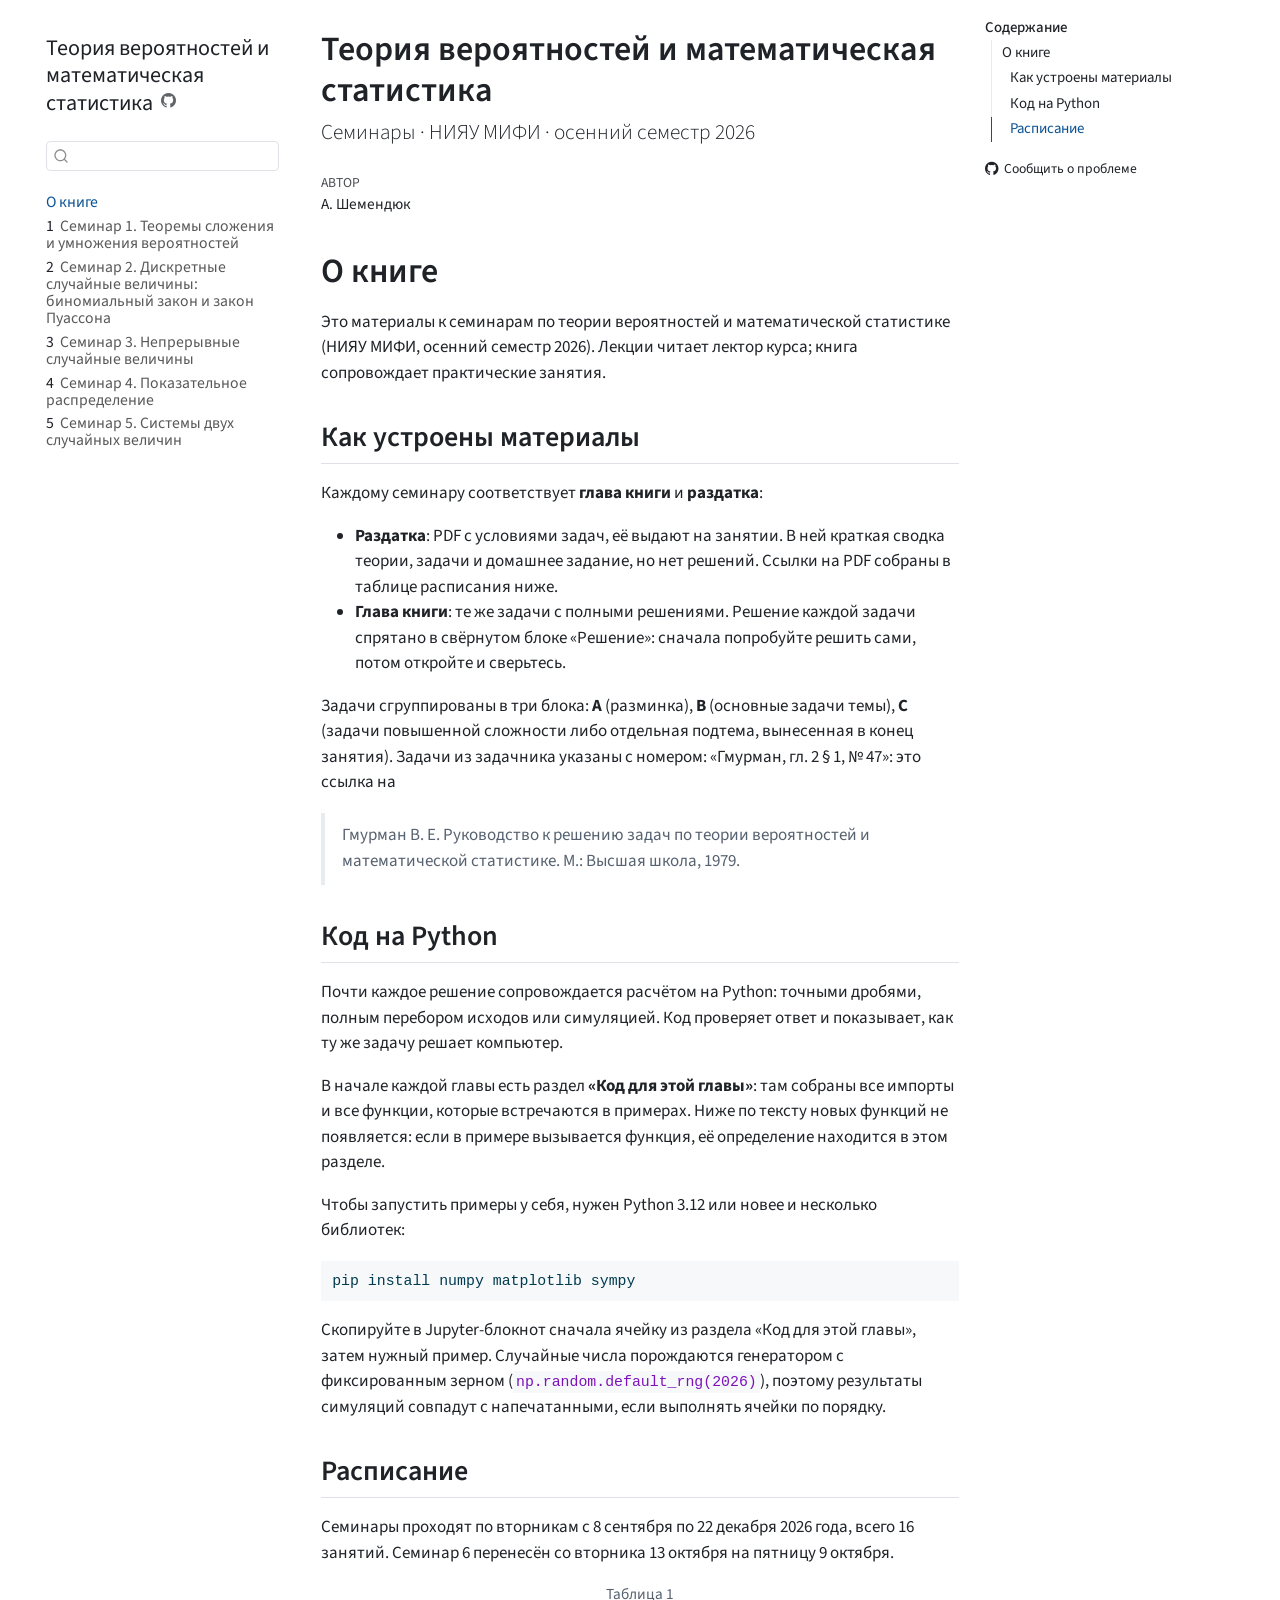
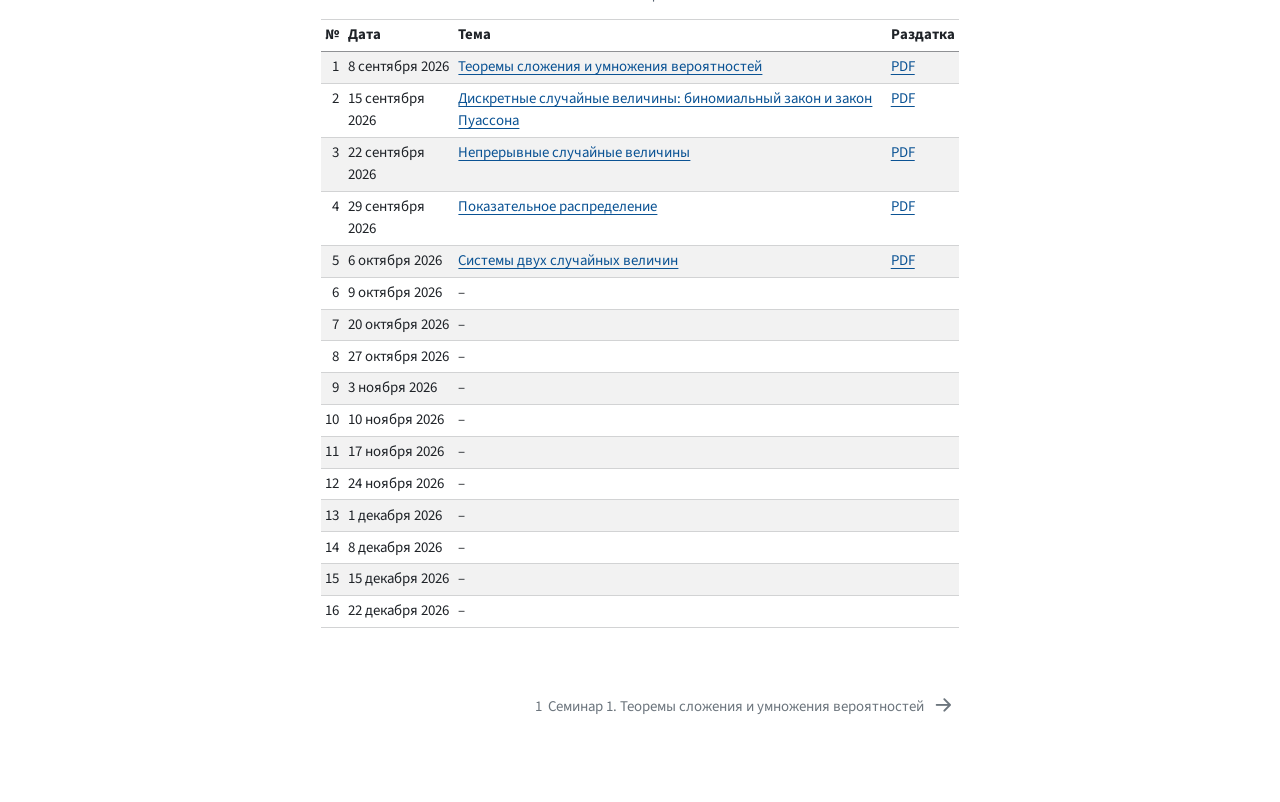
==== commit d2dc1b7b: "Built site for gh-pages" ====
--- a/index.html
+++ b/index.html
@@ -194,6 +194,12 @@
  <span class="menu-text"><span class="chapter-number">4</span>&nbsp; <span class="chapter-title">Семинар 4. Показательное распределение</span></span></a>
   </div>
 </li>
+        <li class="sidebar-item">
+  <div class="sidebar-item-container"> 
+  <a href="./seminars/05-two-random-variables/seminar-05.html" class="sidebar-item-text sidebar-link">
+ <span class="menu-text"><span class="chapter-number">5</span>&nbsp; <span class="chapter-title">Семинар 5. Системы двух случайных величин</span></span></a>
+  </div>
+</li>
     </ul>
     </div>
 </nav>
@@ -267,7 +273,7 @@
 </section>
 <section id="расписание" class="level2 unnumbered">
 <h2 class="unnumbered anchored" data-anchor-id="расписание">Расписание</h2>
-<p>Семинары проходят по вторникам с 8 сентября по 22 декабря 2026 года, всего 16 занятий.</p>
+<p>Семинары проходят по вторникам с 8 сентября по 22 декабря 2026 года, всего 16 занятий. Семинар 6 перенесён со вторника 13 октября на пятницу 9 октября.</p>
 <div class="cell" data-execution_count="1">
 <div id="tbl-schedule" class="cell quarto-float quarto-figure quarto-figure-center anchored" data-execution_count="1">
 <figure class="quarto-float quarto-float-tbl figure">
@@ -307,18 +313,18 @@
 <tr class="even">
 <td style="text-align: right;">4</td>
 <td style="text-align: left;">29 сентября 2026</td>
-<td style="text-align: left;">–</td>
-<td style="text-align: left;"></td>
+<td style="text-align: left;"><a href="./seminars/04-exponential-distribution/seminar-04.html">Показательное распределение</a></td>
+<td style="text-align: left;"><a href="handouts/seminars/04-exponential-distribution/seminar-04.pdf">PDF</a></td>
 </tr>
 <tr class="odd">
 <td style="text-align: right;">5</td>
 <td style="text-align: left;">6 октября 2026</td>
-<td style="text-align: left;">–</td>
-<td style="text-align: left;"></td>
+<td style="text-align: left;"><a href="./seminars/05-two-random-variables/seminar-05.html">Системы двух случайных величин</a></td>
+<td style="text-align: left;"><a href="handouts/seminars/05-two-random-variables/seminar-05.pdf">PDF</a></td>
 </tr>
 <tr class="even">
 <td style="text-align: right;">6</td>
-<td style="text-align: left;">13 октября 2026</td>
+<td style="text-align: left;">9 октября 2026</td>
 <td style="text-align: left;">–</td>
 <td style="text-align: left;"></td>
 </tr>
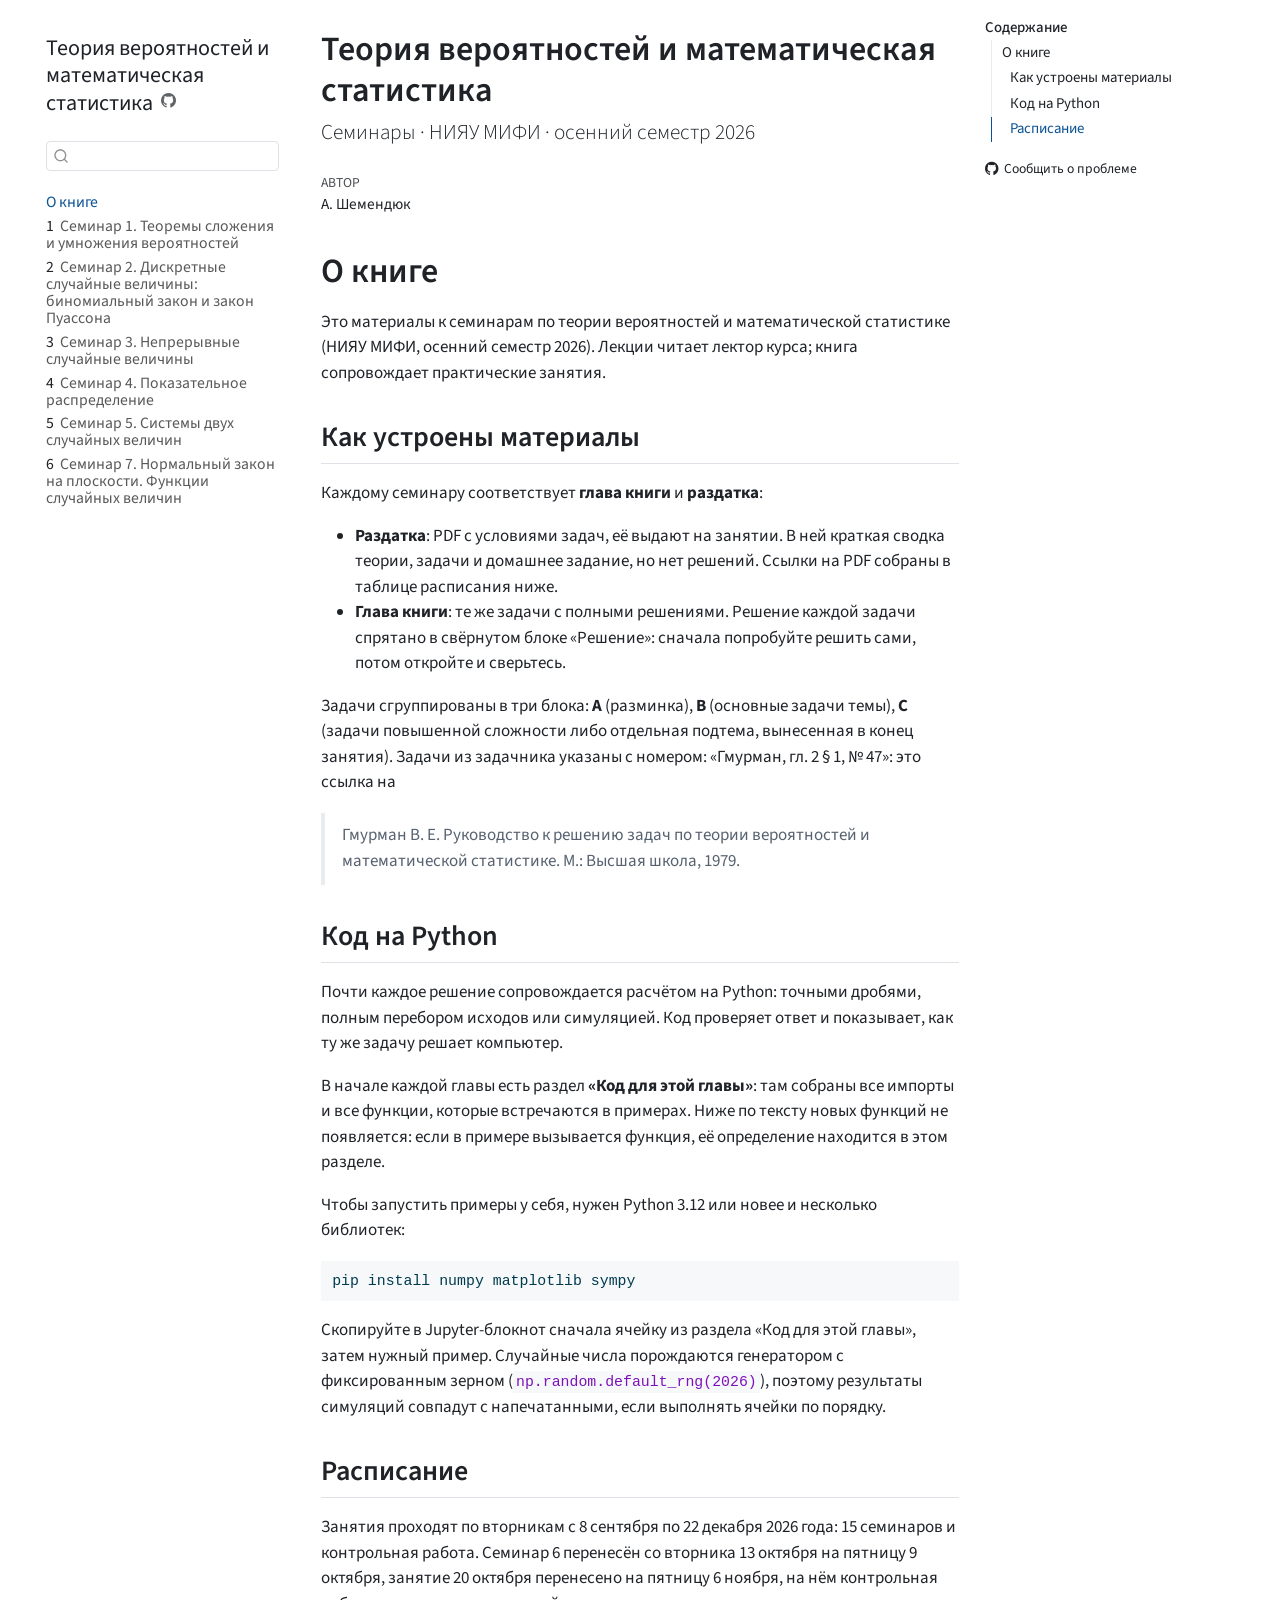
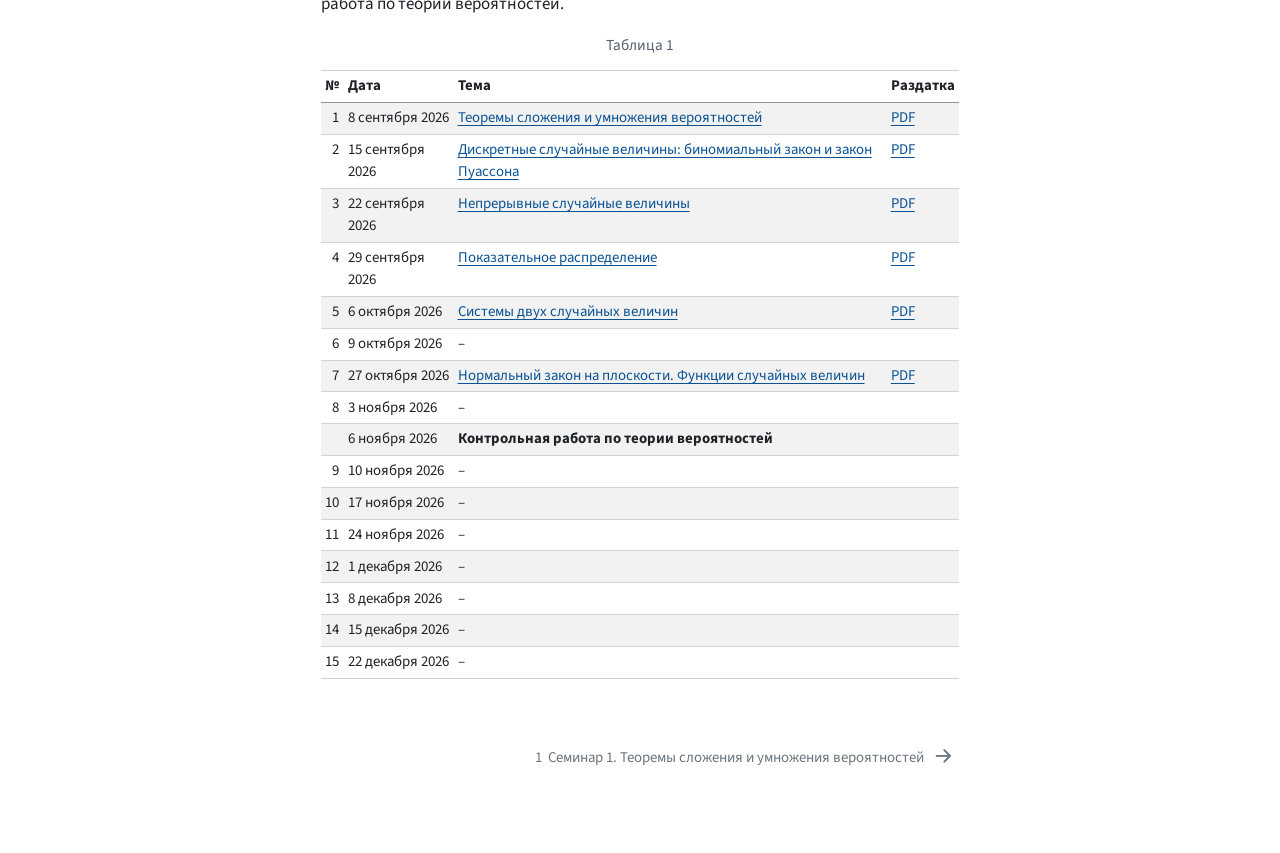
==== commit ef2e0810: "Built site for gh-pages" ====
--- a/index.html
+++ b/index.html
@@ -200,6 +200,12 @@
  <span class="menu-text"><span class="chapter-number">5</span>&nbsp; <span class="chapter-title">Семинар 5. Системы двух случайных величин</span></span></a>
   </div>
 </li>
+        <li class="sidebar-item">
+  <div class="sidebar-item-container"> 
+  <a href="./seminars/07-normal-plane-functions/seminar-07.html" class="sidebar-item-text sidebar-link">
+ <span class="menu-text"><span class="chapter-number">6</span>&nbsp; <span class="chapter-title">Семинар 7. Нормальный закон на плоскости. Функции случайных величин</span></span></a>
+  </div>
+</li>
     </ul>
     </div>
 </nav>
@@ -273,7 +279,7 @@
 </section>
 <section id="расписание" class="level2 unnumbered">
 <h2 class="unnumbered anchored" data-anchor-id="расписание">Расписание</h2>
-<p>Семинары проходят по вторникам с 8 сентября по 22 декабря 2026 года, всего 16 занятий. Семинар 6 перенесён со вторника 13 октября на пятницу 9 октября.</p>
+<p>Занятия проходят по вторникам с 8 сентября по 22 декабря 2026 года: 15 семинаров и контрольная работа. Семинар 6 перенесён со вторника 13 октября на пятницу 9 октября, занятие 20 октября перенесено на пятницу 6 ноября, на нём контрольная работа по теории вероятностей.</p>
 <div class="cell" data-execution_count="1">
 <div id="tbl-schedule" class="cell quarto-float quarto-figure quarto-figure-center anchored" data-execution_count="1">
 <figure class="quarto-float quarto-float-tbl figure">
@@ -330,60 +336,60 @@
 </tr>
 <tr class="odd">
 <td style="text-align: right;">7</td>
-<td style="text-align: left;">20 октября 2026</td>
-<td style="text-align: left;">–</td>
-<td style="text-align: left;"></td>
+<td style="text-align: left;">27 октября 2026</td>
+<td style="text-align: left;"><a href="./seminars/07-normal-plane-functions/seminar-07.html">Нормальный закон на плоскости. Функции случайных величин</a></td>
+<td style="text-align: left;"><a href="handouts/seminars/07-normal-plane-functions/seminar-07.pdf">PDF</a></td>
 </tr>
 <tr class="even">
 <td style="text-align: right;">8</td>
-<td style="text-align: left;">27 октября 2026</td>
-<td style="text-align: left;">–</td>
-<td style="text-align: left;"></td>
-</tr>
-<tr class="odd">
-<td style="text-align: right;">9</td>
 <td style="text-align: left;">3 ноября 2026</td>
 <td style="text-align: left;">–</td>
 <td style="text-align: left;"></td>
 </tr>
+<tr class="odd">
+<td style="text-align: right;"></td>
+<td style="text-align: left;">6 ноября 2026</td>
+<td style="text-align: left;"><strong>Контрольная работа по теории вероятностей</strong></td>
+<td style="text-align: left;"></td>
+</tr>
 <tr class="even">
-<td style="text-align: right;">10</td>
+<td style="text-align: right;">9</td>
 <td style="text-align: left;">10 ноября 2026</td>
 <td style="text-align: left;">–</td>
 <td style="text-align: left;"></td>
 </tr>
 <tr class="odd">
-<td style="text-align: right;">11</td>
+<td style="text-align: right;">10</td>
 <td style="text-align: left;">17 ноября 2026</td>
 <td style="text-align: left;">–</td>
 <td style="text-align: left;"></td>
 </tr>
 <tr class="even">
-<td style="text-align: right;">12</td>
+<td style="text-align: right;">11</td>
 <td style="text-align: left;">24 ноября 2026</td>
 <td style="text-align: left;">–</td>
 <td style="text-align: left;"></td>
 </tr>
 <tr class="odd">
-<td style="text-align: right;">13</td>
+<td style="text-align: right;">12</td>
 <td style="text-align: left;">1 декабря 2026</td>
 <td style="text-align: left;">–</td>
 <td style="text-align: left;"></td>
 </tr>
 <tr class="even">
-<td style="text-align: right;">14</td>
+<td style="text-align: right;">13</td>
 <td style="text-align: left;">8 декабря 2026</td>
 <td style="text-align: left;">–</td>
 <td style="text-align: left;"></td>
 </tr>
 <tr class="odd">
-<td style="text-align: right;">15</td>
+<td style="text-align: right;">14</td>
 <td style="text-align: left;">15 декабря 2026</td>
 <td style="text-align: left;">–</td>
 <td style="text-align: left;"></td>
 </tr>
 <tr class="even">
-<td style="text-align: right;">16</td>
+<td style="text-align: right;">15</td>
 <td style="text-align: left;">22 декабря 2026</td>
 <td style="text-align: left;">–</td>
 <td style="text-align: left;"></td>
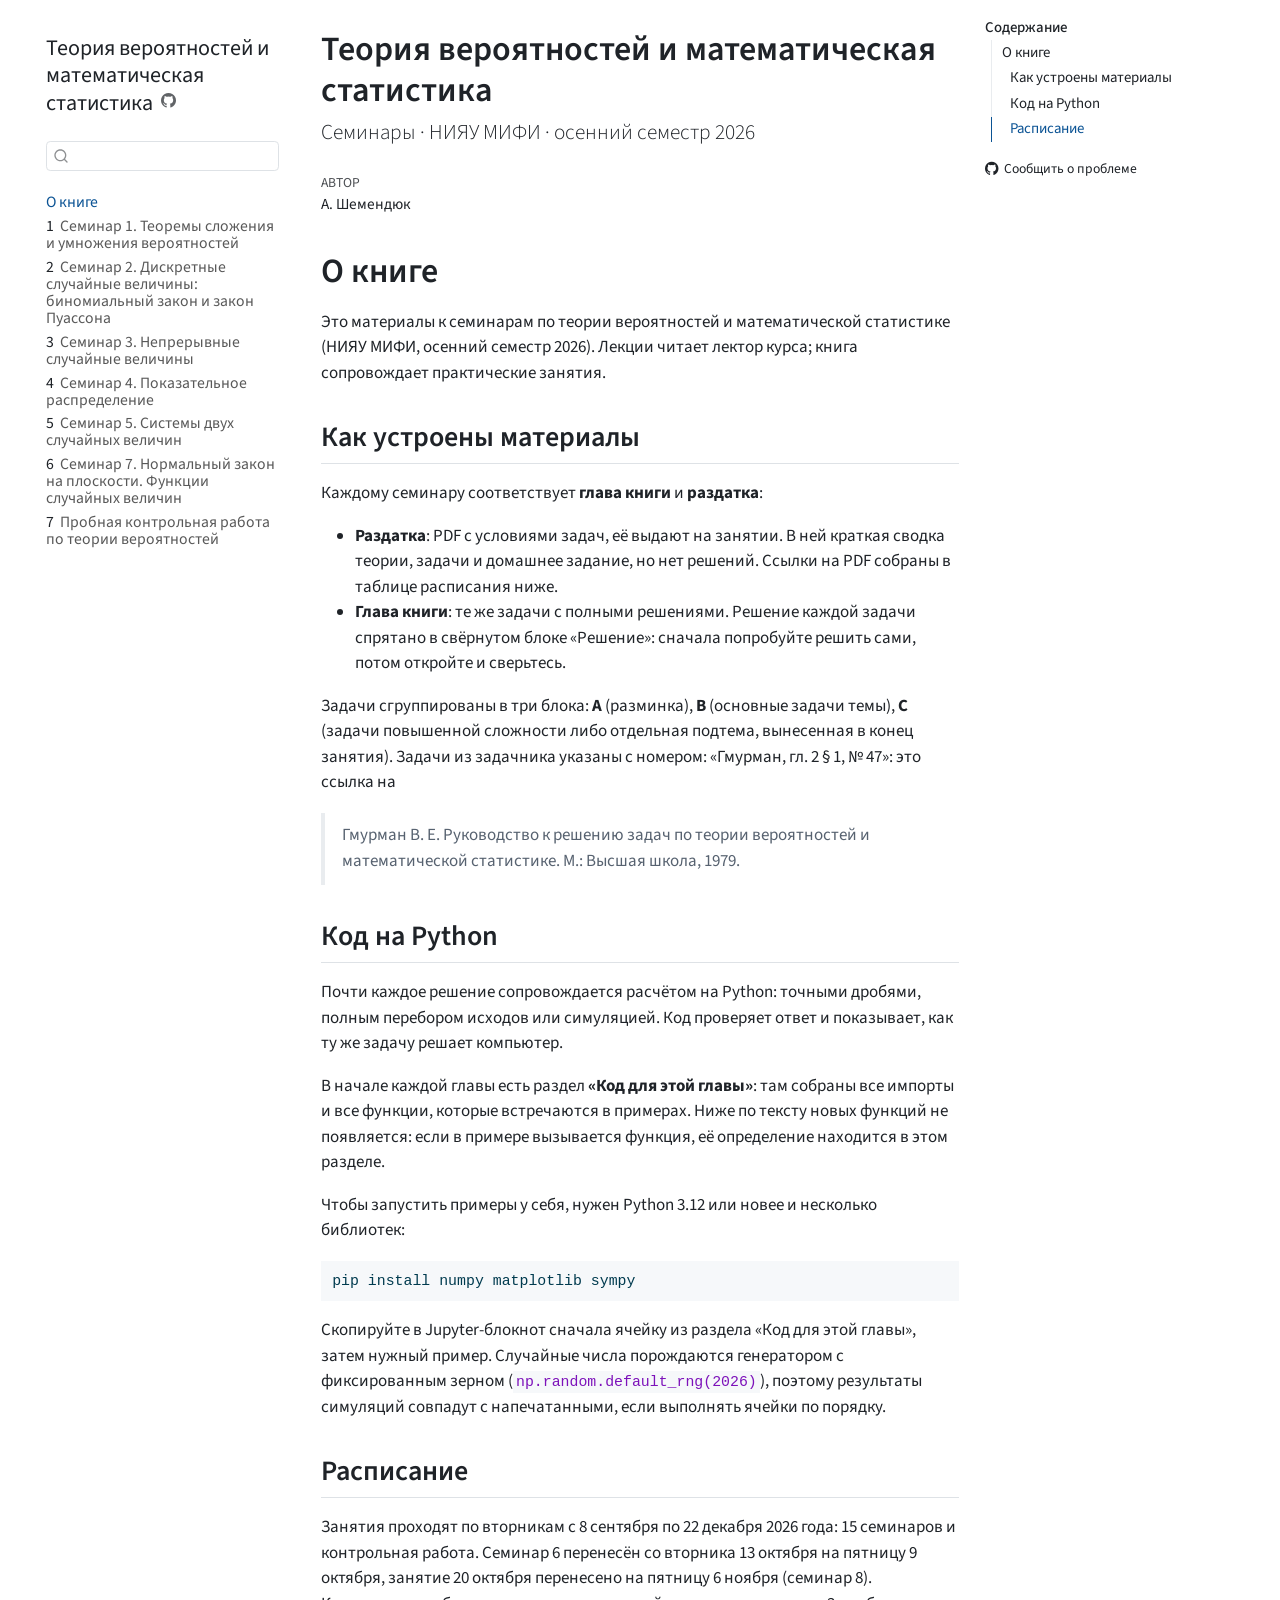
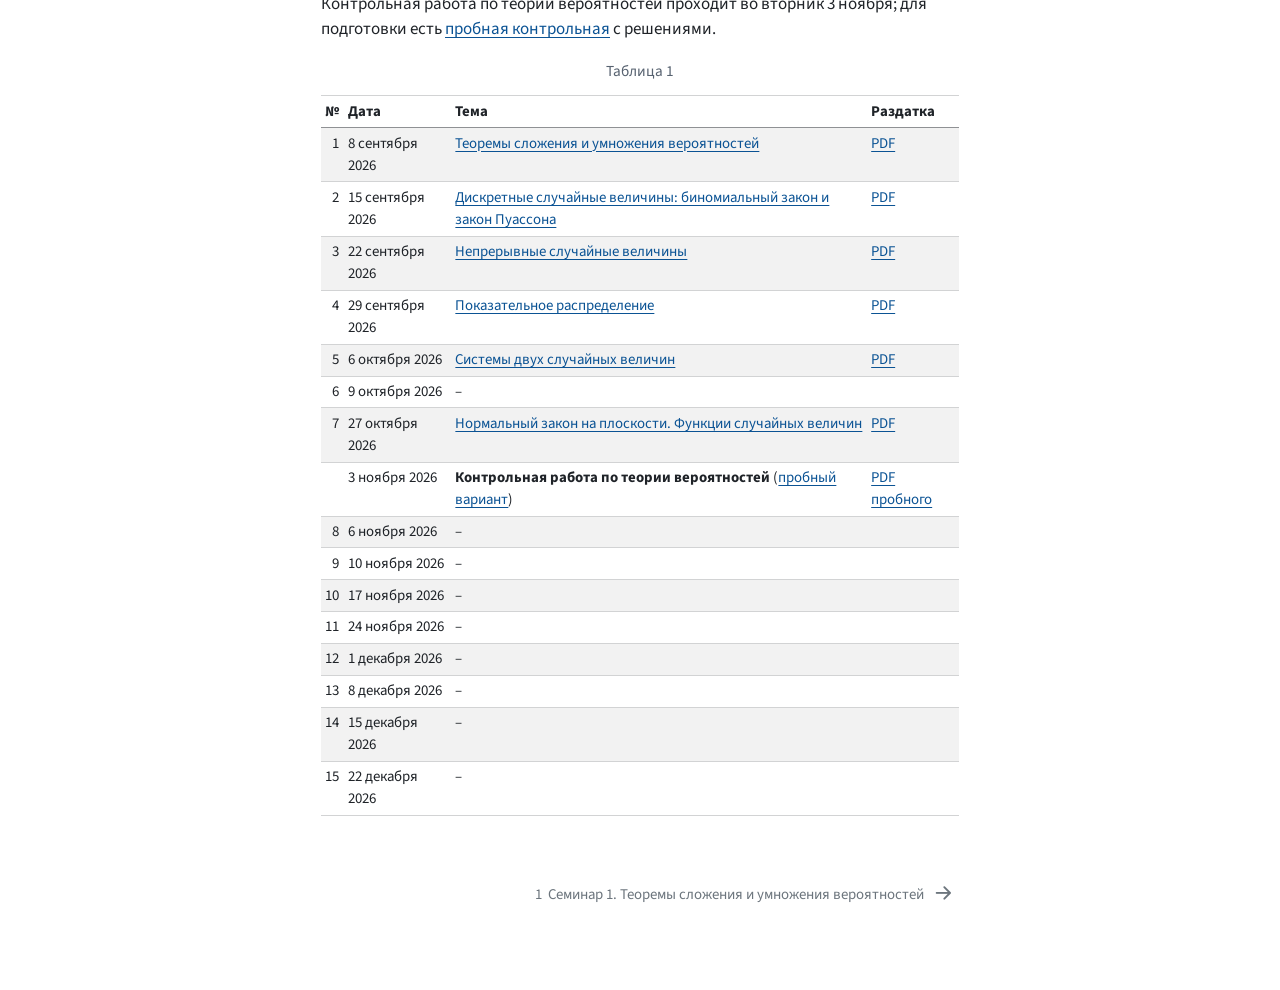
==== commit ac65df02: "Built site for gh-pages" ====
--- a/index.html
+++ b/index.html
@@ -206,6 +206,12 @@
  <span class="menu-text"><span class="chapter-number">6</span>&nbsp; <span class="chapter-title">Семинар 7. Нормальный закон на плоскости. Функции случайных величин</span></span></a>
   </div>
 </li>
+        <li class="sidebar-item">
+  <div class="sidebar-item-container"> 
+  <a href="./exams/mock-midterm.html" class="sidebar-item-text sidebar-link">
+ <span class="menu-text"><span class="chapter-number">7</span>&nbsp; <span class="chapter-title">Пробная контрольная работа по теории вероятностей</span></span></a>
+  </div>
+</li>
     </ul>
     </div>
 </nav>
@@ -279,7 +285,7 @@
 </section>
 <section id="расписание" class="level2 unnumbered">
 <h2 class="unnumbered anchored" data-anchor-id="расписание">Расписание</h2>
-<p>Занятия проходят по вторникам с 8 сентября по 22 декабря 2026 года: 15 семинаров и контрольная работа. Семинар 6 перенесён со вторника 13 октября на пятницу 9 октября, занятие 20 октября перенесено на пятницу 6 ноября, на нём контрольная работа по теории вероятностей.</p>
+<p>Занятия проходят по вторникам с 8 сентября по 22 декабря 2026 года: 15 семинаров и контрольная работа. Семинар 6 перенесён со вторника 13 октября на пятницу 9 октября, занятие 20 октября перенесено на пятницу 6 ноября (семинар 8). Контрольная работа по теории вероятностей проходит во вторник 3 ноября; для подготовки есть <a href="./exams/mock-midterm.html">пробная контрольная</a> с решениями.</p>
 <div class="cell" data-execution_count="1">
 <div id="tbl-schedule" class="cell quarto-float quarto-figure quarto-figure-center anchored" data-execution_count="1">
 <figure class="quarto-float quarto-float-tbl figure">
@@ -341,15 +347,15 @@
 <td style="text-align: left;"><a href="handouts/seminars/07-normal-plane-functions/seminar-07.pdf">PDF</a></td>
 </tr>
 <tr class="even">
+<td style="text-align: right;"></td>
+<td style="text-align: left;">3 ноября 2026</td>
+<td style="text-align: left;"><strong>Контрольная работа по теории вероятностей</strong> (<a href="./exams/mock-midterm.html">пробный вариант</a>)</td>
+<td style="text-align: left;"><a href="handouts/exams/mock-midterm.pdf">PDF пробного</a></td>
+</tr>
+<tr class="odd">
 <td style="text-align: right;">8</td>
-<td style="text-align: left;">3 ноября 2026</td>
+<td style="text-align: left;">6 ноября 2026</td>
 <td style="text-align: left;">–</td>
-<td style="text-align: left;"></td>
-</tr>
-<tr class="odd">
-<td style="text-align: right;"></td>
-<td style="text-align: left;">6 ноября 2026</td>
-<td style="text-align: left;"><strong>Контрольная работа по теории вероятностей</strong></td>
 <td style="text-align: left;"></td>
 </tr>
 <tr class="even">
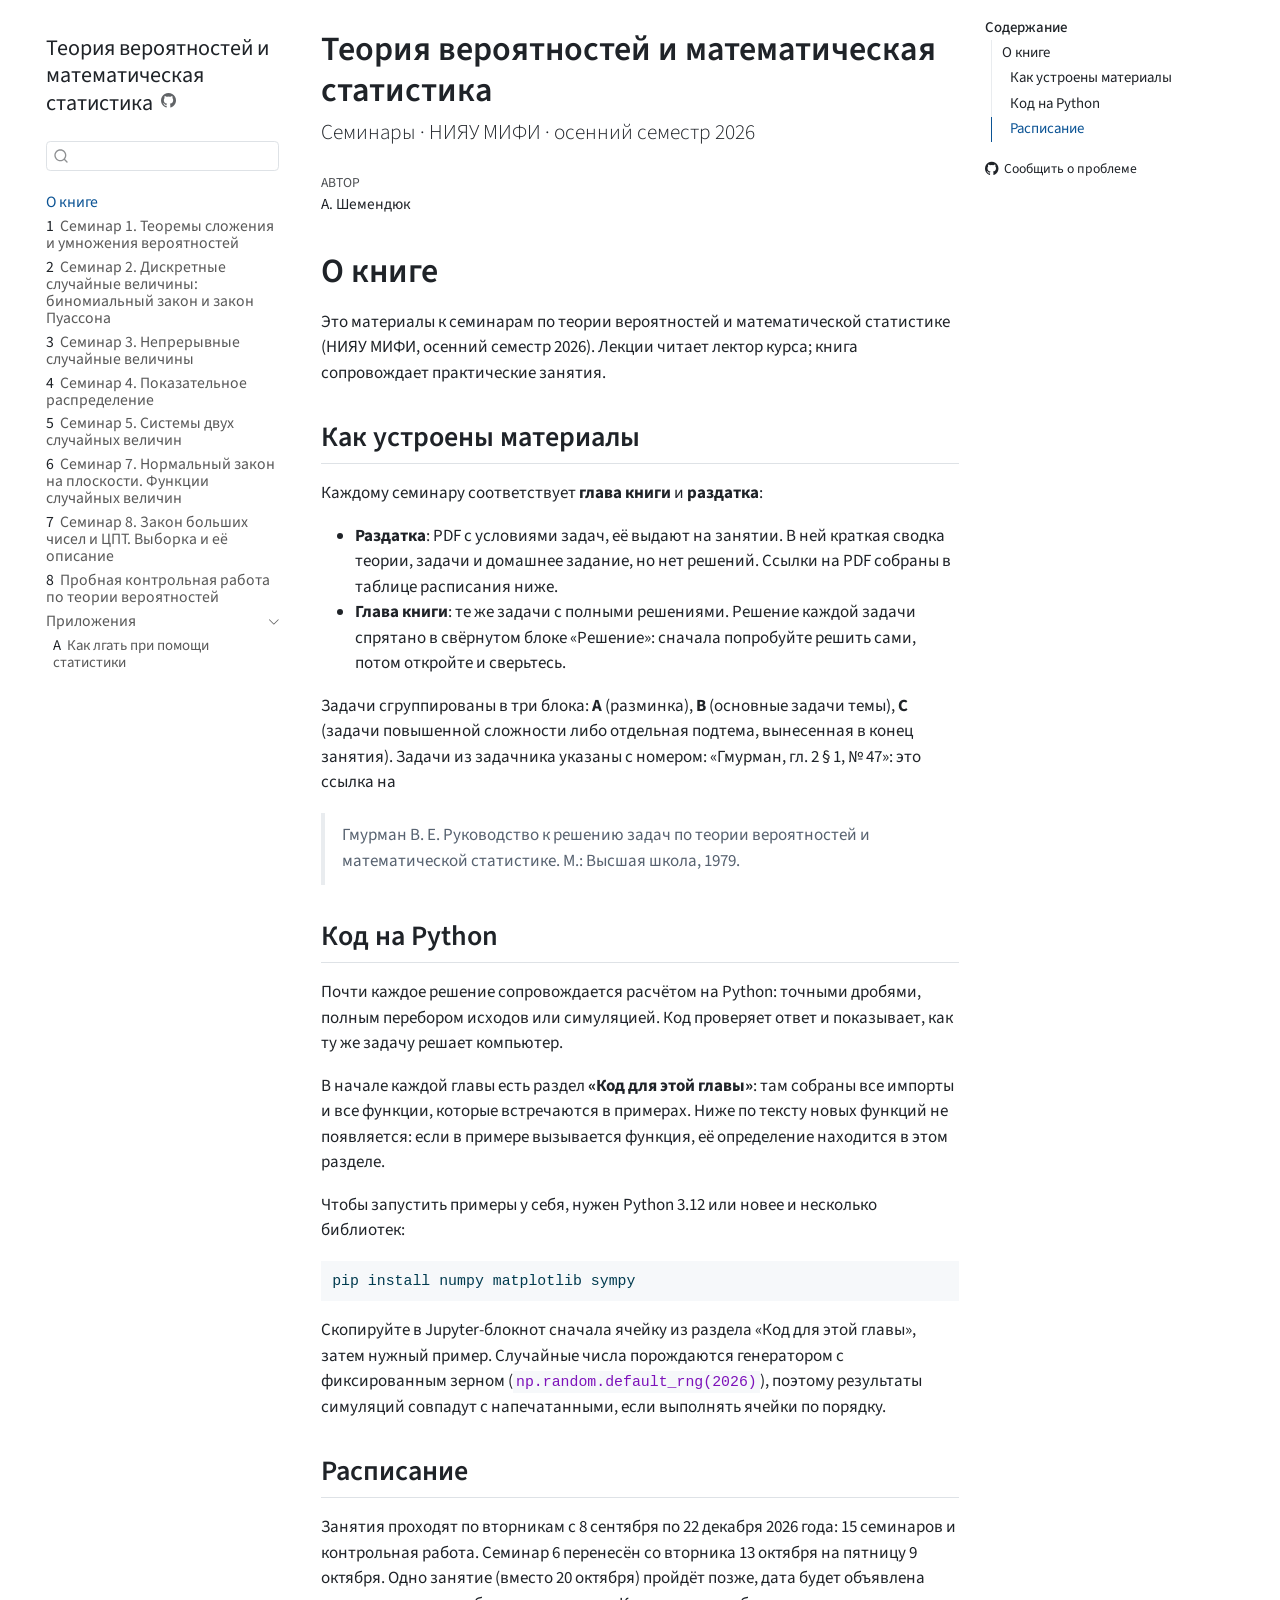
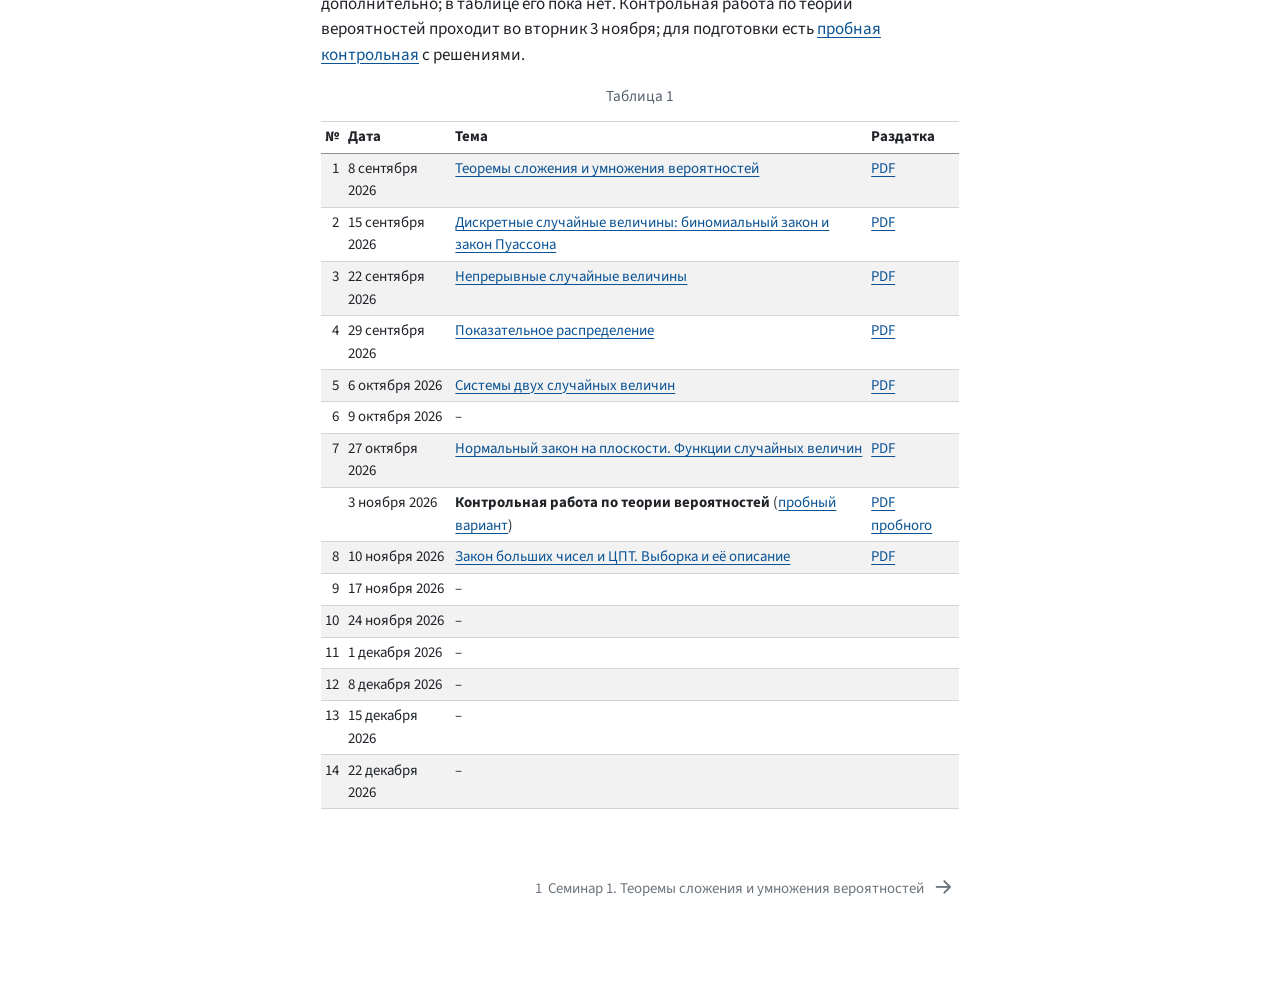
==== commit b01270e5: "Built site for gh-pages" ====
--- a/index.html
+++ b/index.html
@@ -208,10 +208,33 @@
 </li>
         <li class="sidebar-item">
   <div class="sidebar-item-container"> 
+  <a href="./seminars/08-lln-clt-sample/seminar-08.html" class="sidebar-item-text sidebar-link">
+ <span class="menu-text"><span class="chapter-number">7</span>&nbsp; <span class="chapter-title">Семинар 8. Закон больших чисел и ЦПТ. Выборка и её описание</span></span></a>
+  </div>
+</li>
+        <li class="sidebar-item">
+  <div class="sidebar-item-container"> 
   <a href="./exams/mock-midterm.html" class="sidebar-item-text sidebar-link">
- <span class="menu-text"><span class="chapter-number">7</span>&nbsp; <span class="chapter-title">Пробная контрольная работа по теории вероятностей</span></span></a>
-  </div>
-</li>
+ <span class="menu-text"><span class="chapter-number">8</span>&nbsp; <span class="chapter-title">Пробная контрольная работа по теории вероятностей</span></span></a>
+  </div>
+</li>
+        <li class="sidebar-item sidebar-item-section">
+      <div class="sidebar-item-container"> 
+            <a class="sidebar-item-text sidebar-link text-start" data-bs-toggle="collapse" data-bs-target="#quarto-sidebar-section-1" role="navigation" aria-expanded="true">
+ <span class="menu-text">Приложения</span></a>
+          <a class="sidebar-item-toggle text-start" data-bs-toggle="collapse" data-bs-target="#quarto-sidebar-section-1" role="navigation" aria-expanded="true" aria-label="Переключить раздел">
+            <i class="bi bi-chevron-right ms-2"></i>
+          </a> 
+      </div>
+      <ul id="quarto-sidebar-section-1" class="collapse list-unstyled sidebar-section depth1 show">  
+          <li class="sidebar-item">
+  <div class="sidebar-item-container"> 
+  <a href="./appendices/how-to-lie.html" class="sidebar-item-text sidebar-link">
+ <span class="menu-text"><span class="chapter-number">A</span>&nbsp; <span class="chapter-title">Как лгать при помощи статистики</span></span></a>
+  </div>
+</li>
+      </ul>
+  </li>
     </ul>
     </div>
 </nav>
@@ -285,7 +308,7 @@
 </section>
 <section id="расписание" class="level2 unnumbered">
 <h2 class="unnumbered anchored" data-anchor-id="расписание">Расписание</h2>
-<p>Занятия проходят по вторникам с 8 сентября по 22 декабря 2026 года: 15 семинаров и контрольная работа. Семинар 6 перенесён со вторника 13 октября на пятницу 9 октября, занятие 20 октября перенесено на пятницу 6 ноября (семинар 8). Контрольная работа по теории вероятностей проходит во вторник 3 ноября; для подготовки есть <a href="./exams/mock-midterm.html">пробная контрольная</a> с решениями.</p>
+<p>Занятия проходят по вторникам с 8 сентября по 22 декабря 2026 года: 15 семинаров и контрольная работа. Семинар 6 перенесён со вторника 13 октября на пятницу 9 октября. Одно занятие (вместо 20 октября) пройдёт позже, дата будет объявлена дополнительно; в таблице его пока нет. Контрольная работа по теории вероятностей проходит во вторник 3 ноября; для подготовки есть <a href="./exams/mock-midterm.html">пробная контрольная</a> с решениями.</p>
 <div class="cell" data-execution_count="1">
 <div id="tbl-schedule" class="cell quarto-float quarto-figure quarto-figure-center anchored" data-execution_count="1">
 <figure class="quarto-float quarto-float-tbl figure">
@@ -354,48 +377,42 @@
 </tr>
 <tr class="odd">
 <td style="text-align: right;">8</td>
-<td style="text-align: left;">6 ноября 2026</td>
-<td style="text-align: left;">–</td>
-<td style="text-align: left;"></td>
+<td style="text-align: left;">10 ноября 2026</td>
+<td style="text-align: left;"><a href="./seminars/08-lln-clt-sample/seminar-08.html">Закон больших чисел и ЦПТ. Выборка и её описание</a></td>
+<td style="text-align: left;"><a href="handouts/seminars/08-lln-clt-sample/seminar-08.pdf">PDF</a></td>
 </tr>
 <tr class="even">
 <td style="text-align: right;">9</td>
-<td style="text-align: left;">10 ноября 2026</td>
-<td style="text-align: left;">–</td>
-<td style="text-align: left;"></td>
-</tr>
-<tr class="odd">
-<td style="text-align: right;">10</td>
 <td style="text-align: left;">17 ноября 2026</td>
 <td style="text-align: left;">–</td>
 <td style="text-align: left;"></td>
 </tr>
-<tr class="even">
-<td style="text-align: right;">11</td>
+<tr class="odd">
+<td style="text-align: right;">10</td>
 <td style="text-align: left;">24 ноября 2026</td>
 <td style="text-align: left;">–</td>
 <td style="text-align: left;"></td>
 </tr>
-<tr class="odd">
-<td style="text-align: right;">12</td>
+<tr class="even">
+<td style="text-align: right;">11</td>
 <td style="text-align: left;">1 декабря 2026</td>
 <td style="text-align: left;">–</td>
 <td style="text-align: left;"></td>
 </tr>
-<tr class="even">
-<td style="text-align: right;">13</td>
+<tr class="odd">
+<td style="text-align: right;">12</td>
 <td style="text-align: left;">8 декабря 2026</td>
 <td style="text-align: left;">–</td>
 <td style="text-align: left;"></td>
 </tr>
-<tr class="odd">
-<td style="text-align: right;">14</td>
+<tr class="even">
+<td style="text-align: right;">13</td>
 <td style="text-align: left;">15 декабря 2026</td>
 <td style="text-align: left;">–</td>
 <td style="text-align: left;"></td>
 </tr>
-<tr class="even">
-<td style="text-align: right;">15</td>
+<tr class="odd">
+<td style="text-align: right;">14</td>
 <td style="text-align: left;">22 декабря 2026</td>
 <td style="text-align: left;">–</td>
 <td style="text-align: left;"></td>
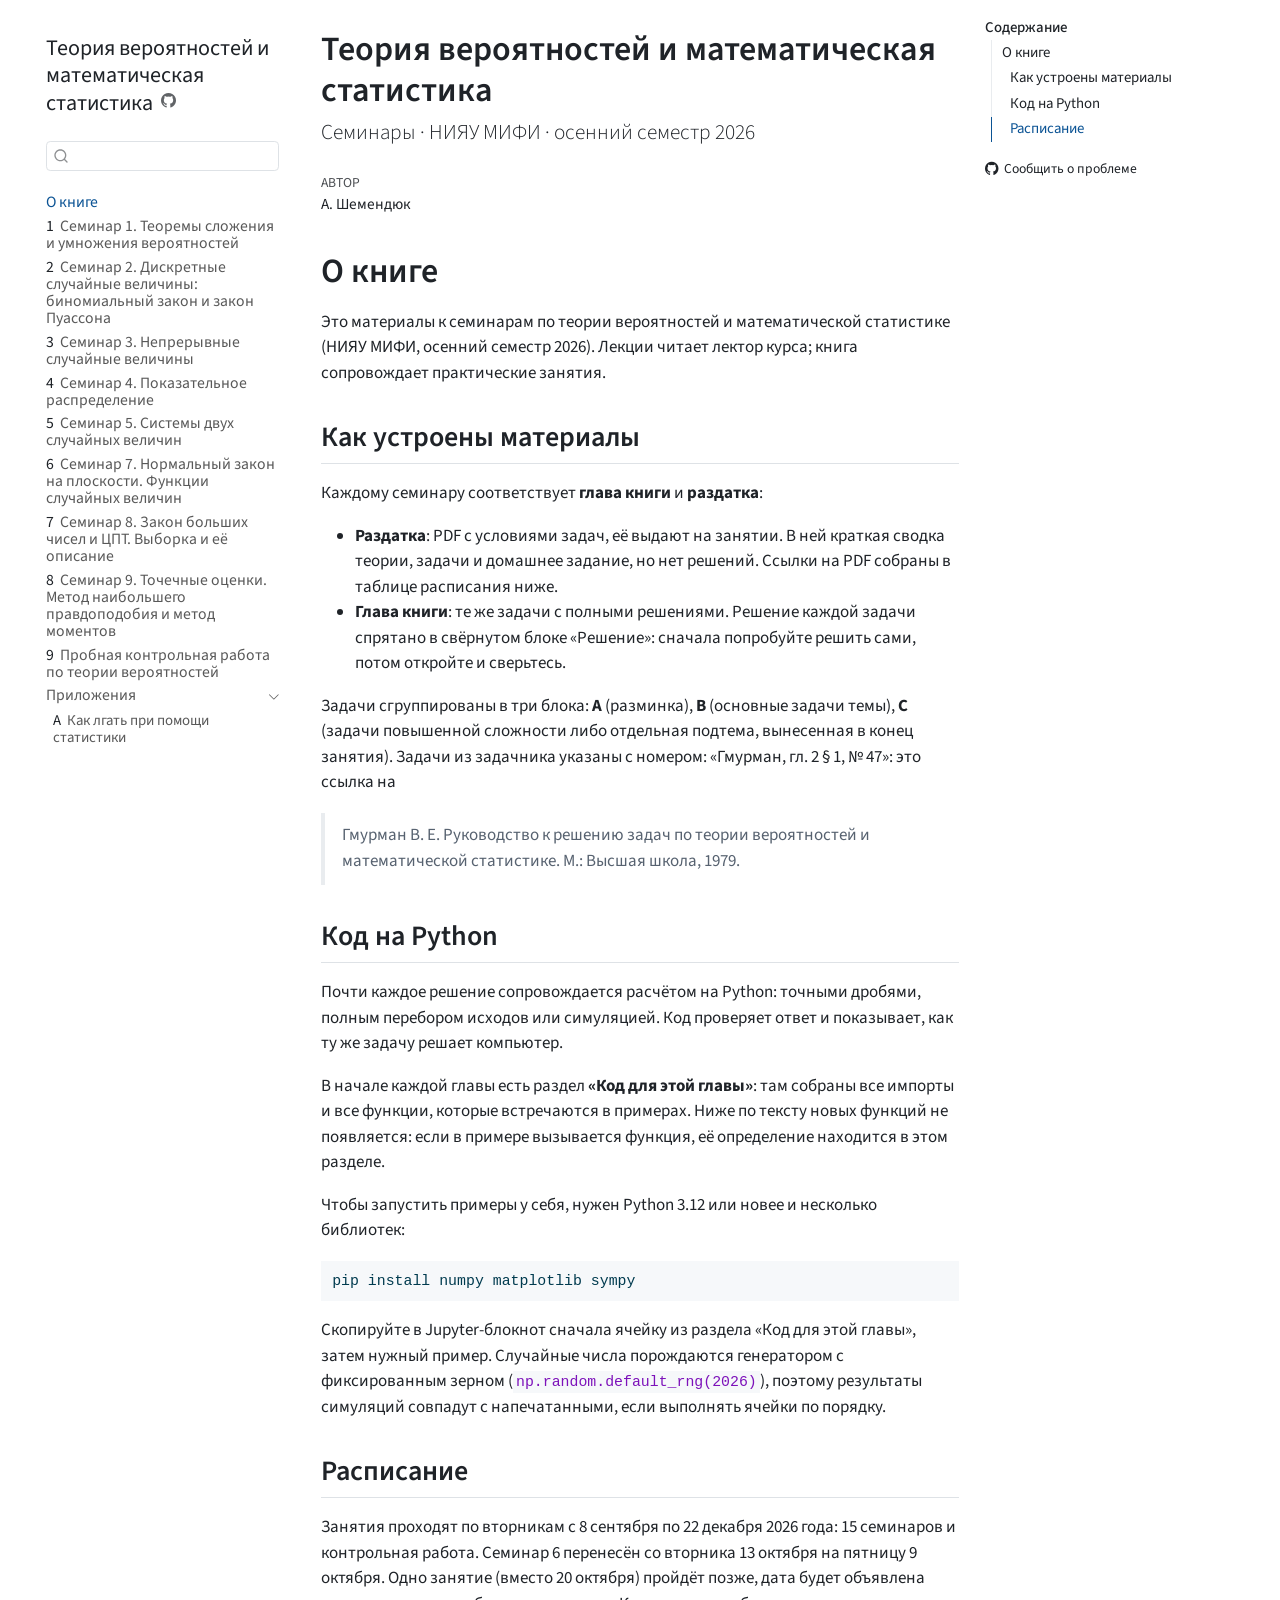
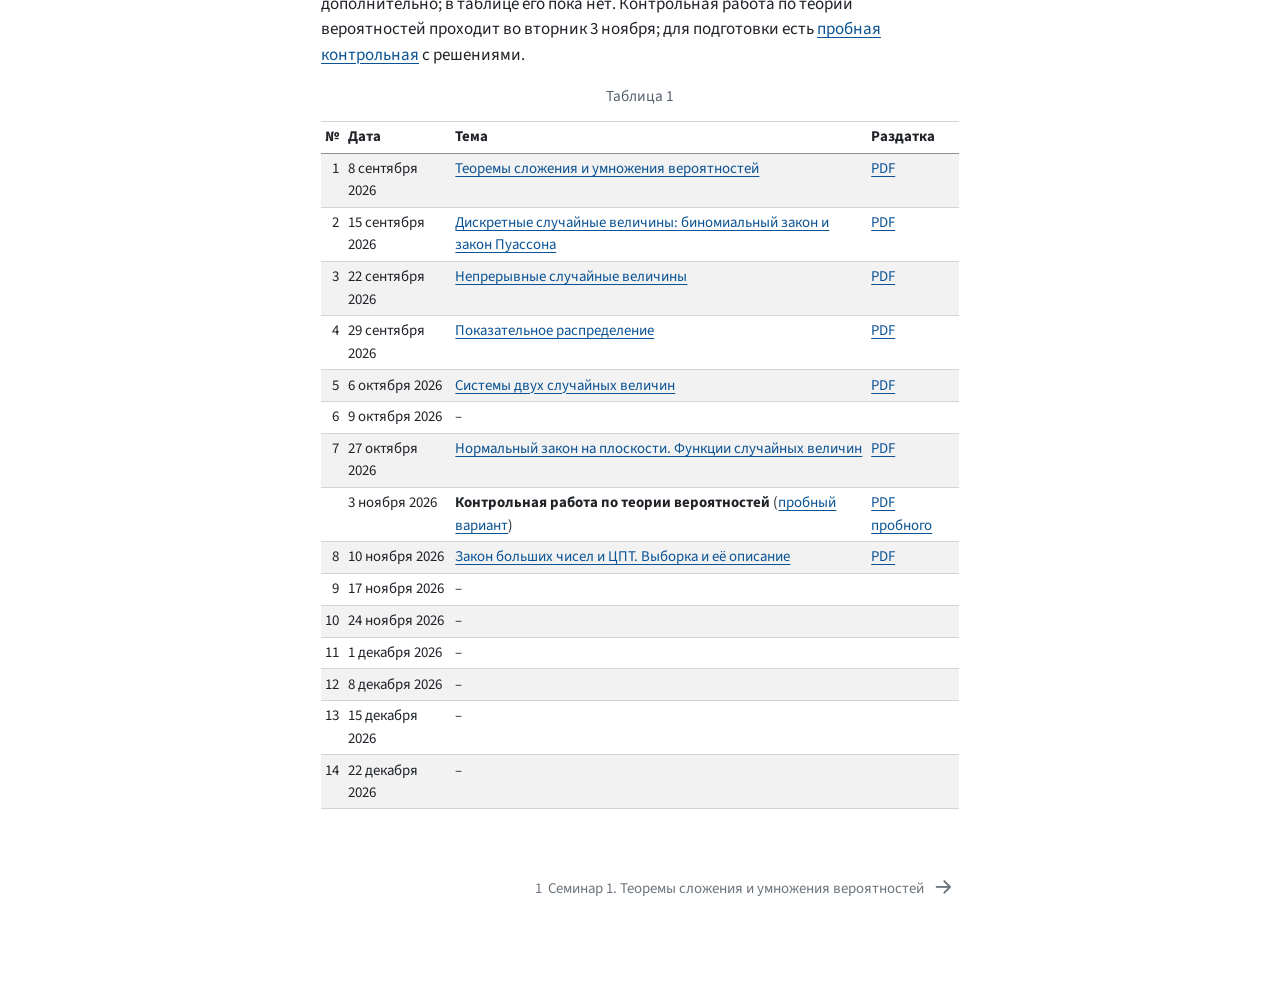
==== commit e0527253: "Built site for gh-pages" ====
--- a/index.html
+++ b/index.html
@@ -214,8 +214,14 @@
 </li>
         <li class="sidebar-item">
   <div class="sidebar-item-container"> 
+  <a href="./seminars/09-point-estimates/seminar-09.html" class="sidebar-item-text sidebar-link">
+ <span class="menu-text"><span class="chapter-number">8</span>&nbsp; <span class="chapter-title">Семинар 9. Точечные оценки. Метод наибольшего правдоподобия и метод моментов</span></span></a>
+  </div>
+</li>
+        <li class="sidebar-item">
+  <div class="sidebar-item-container"> 
   <a href="./exams/mock-midterm.html" class="sidebar-item-text sidebar-link">
- <span class="menu-text"><span class="chapter-number">8</span>&nbsp; <span class="chapter-title">Пробная контрольная работа по теории вероятностей</span></span></a>
+ <span class="menu-text"><span class="chapter-number">9</span>&nbsp; <span class="chapter-title">Пробная контрольная работа по теории вероятностей</span></span></a>
   </div>
 </li>
         <li class="sidebar-item sidebar-item-section">
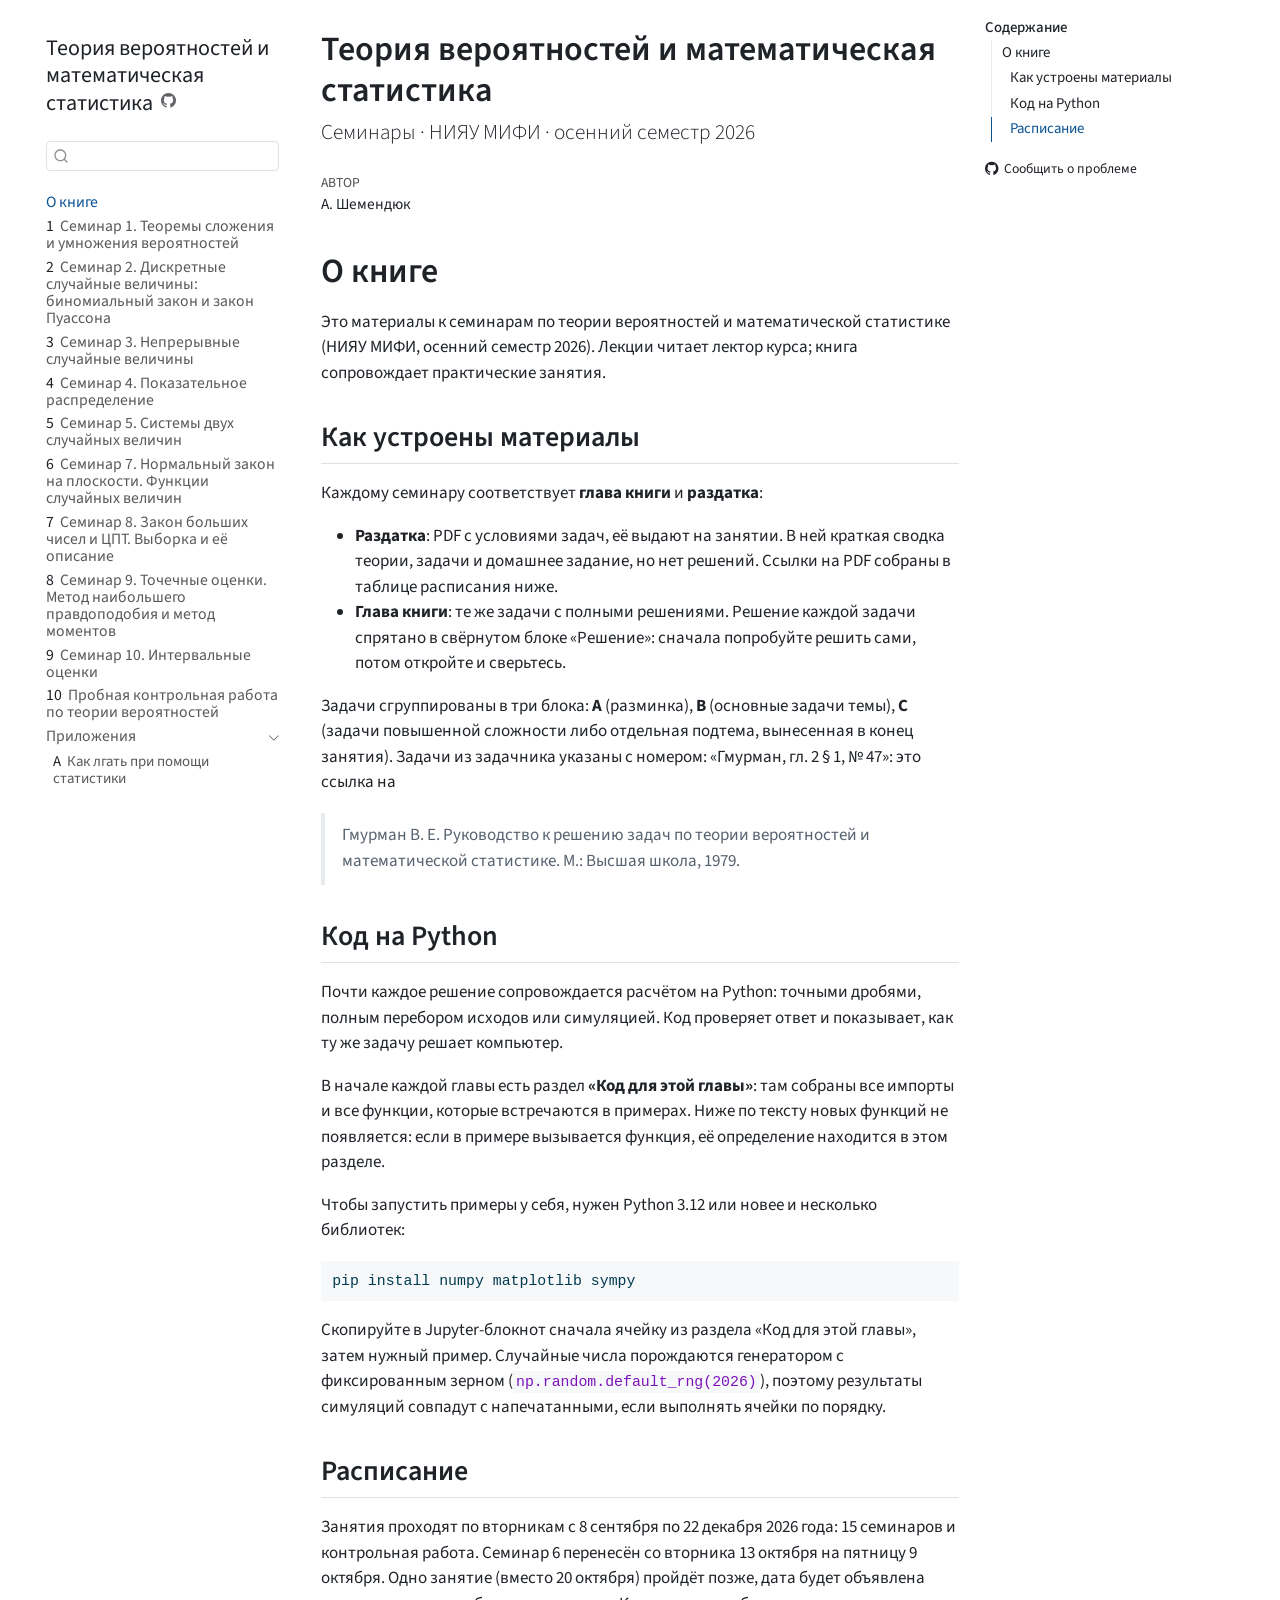
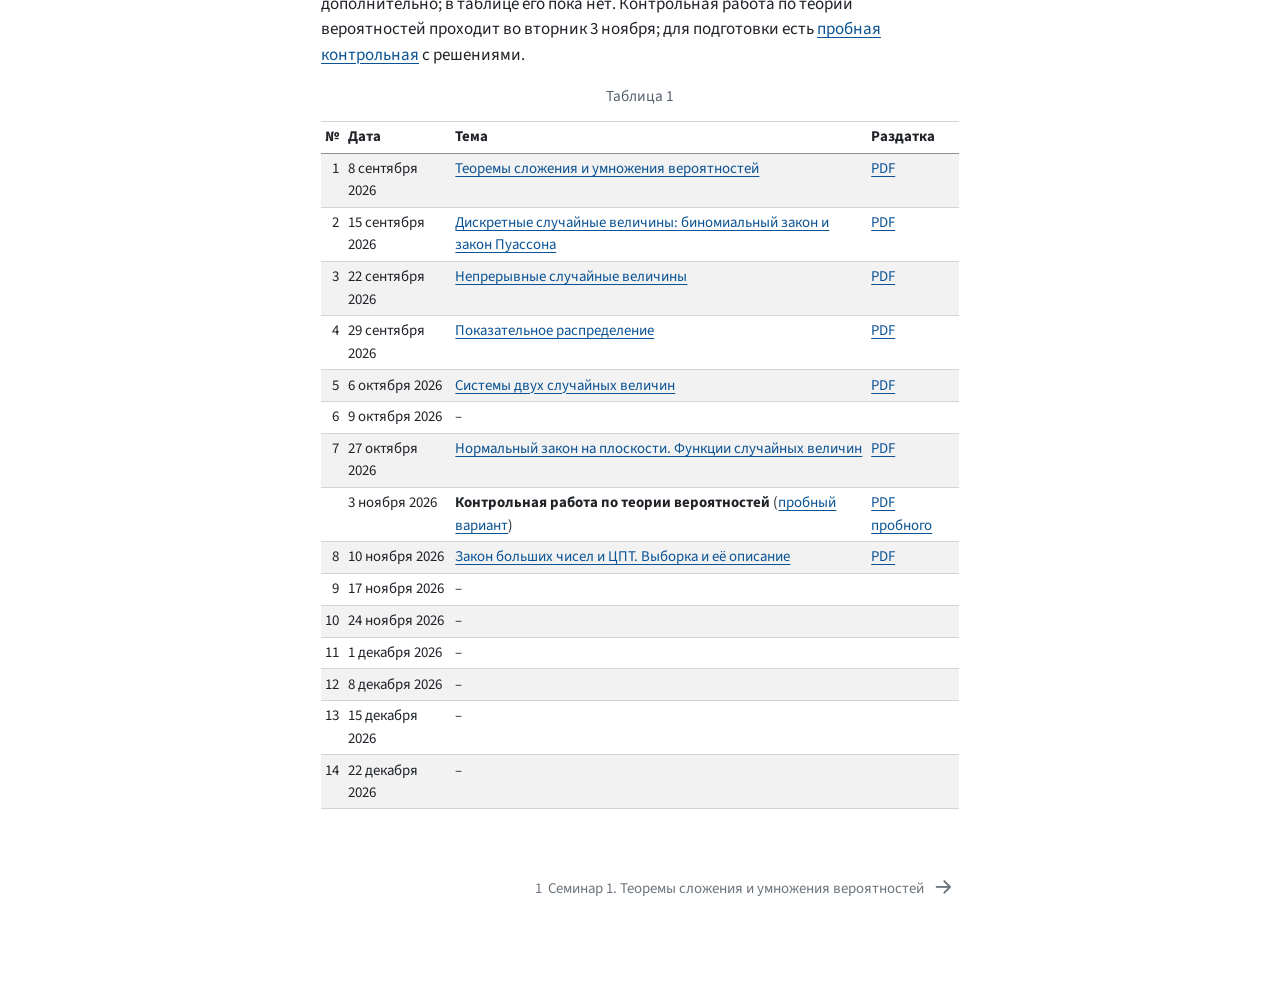
==== commit 44f50f81: "Built site for gh-pages" ====
--- a/index.html
+++ b/index.html
@@ -220,8 +220,14 @@
 </li>
         <li class="sidebar-item">
   <div class="sidebar-item-container"> 
+  <a href="./seminars/10-interval-estimates/seminar-10.html" class="sidebar-item-text sidebar-link">
+ <span class="menu-text"><span class="chapter-number">9</span>&nbsp; <span class="chapter-title">Семинар 10. Интервальные оценки</span></span></a>
+  </div>
+</li>
+        <li class="sidebar-item">
+  <div class="sidebar-item-container"> 
   <a href="./exams/mock-midterm.html" class="sidebar-item-text sidebar-link">
- <span class="menu-text"><span class="chapter-number">9</span>&nbsp; <span class="chapter-title">Пробная контрольная работа по теории вероятностей</span></span></a>
+ <span class="menu-text"><span class="chapter-number">10</span>&nbsp; <span class="chapter-title">Пробная контрольная работа по теории вероятностей</span></span></a>
   </div>
 </li>
         <li class="sidebar-item sidebar-item-section">
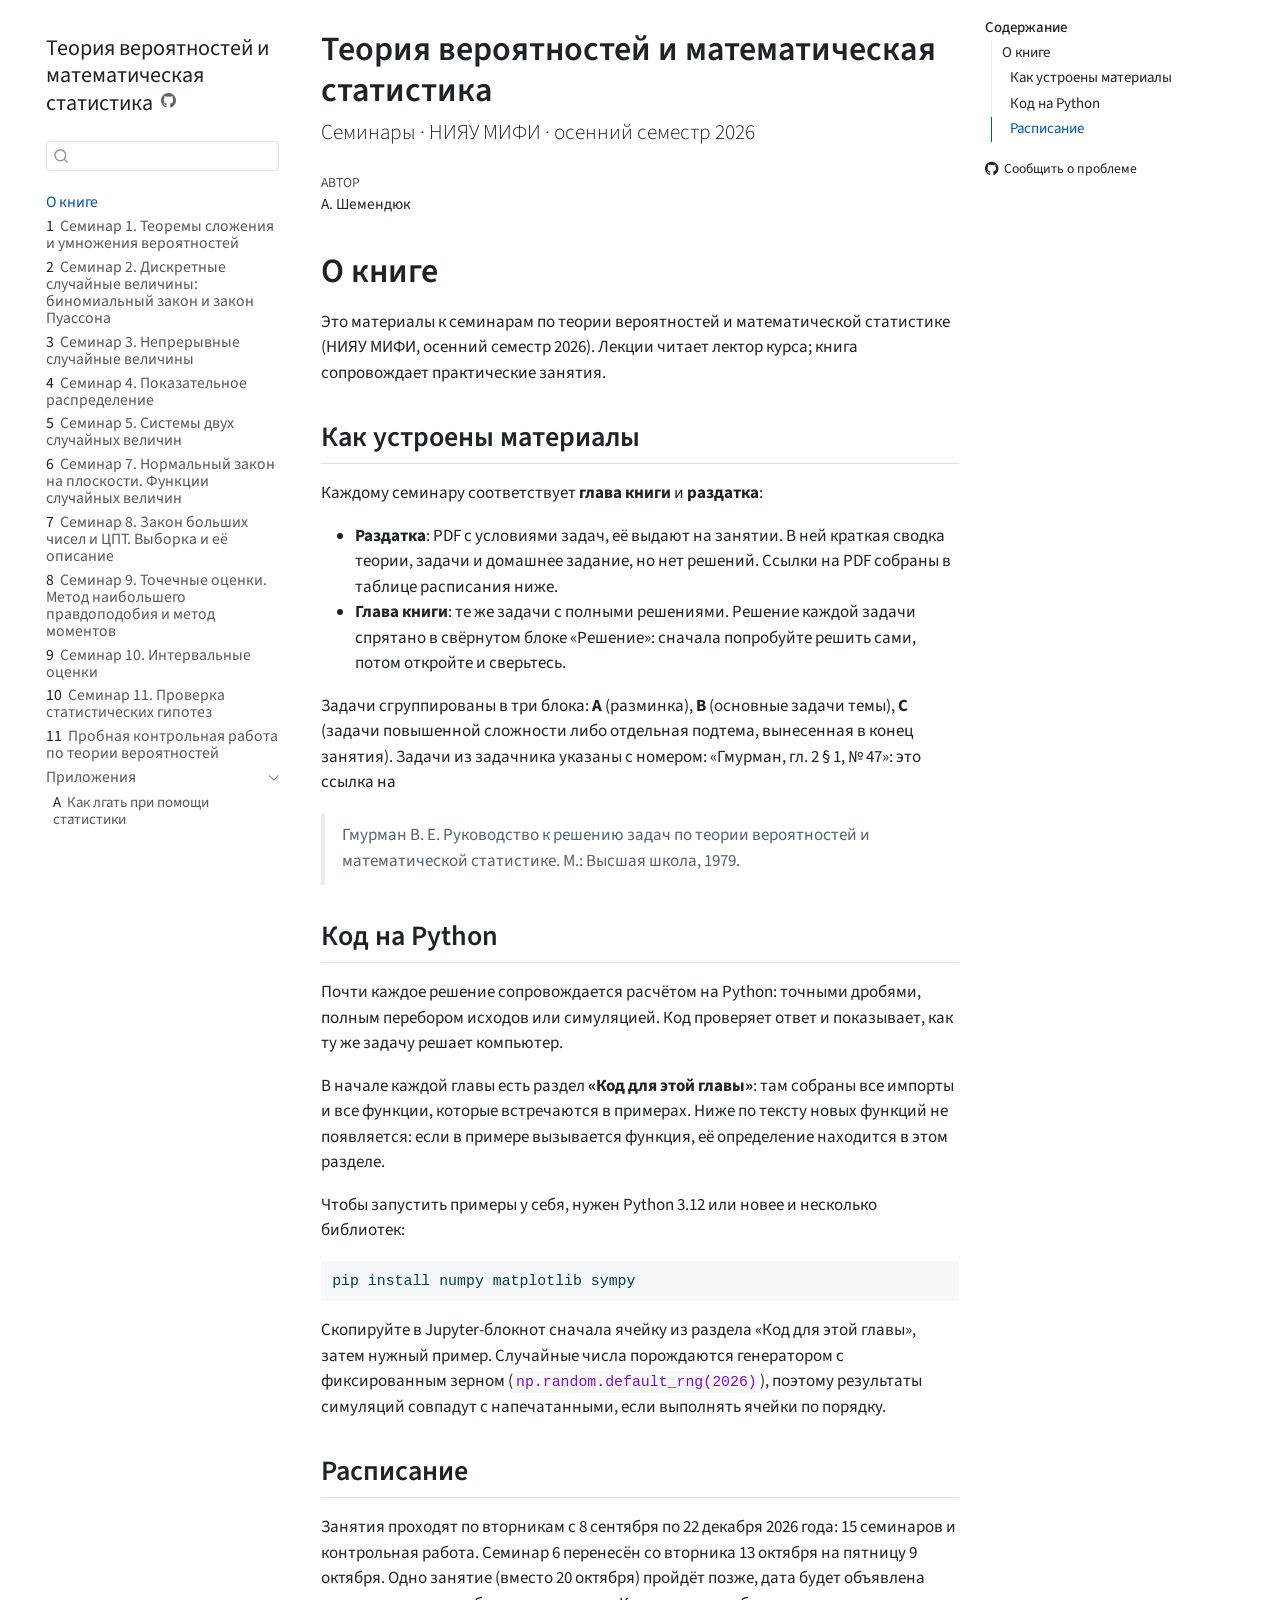
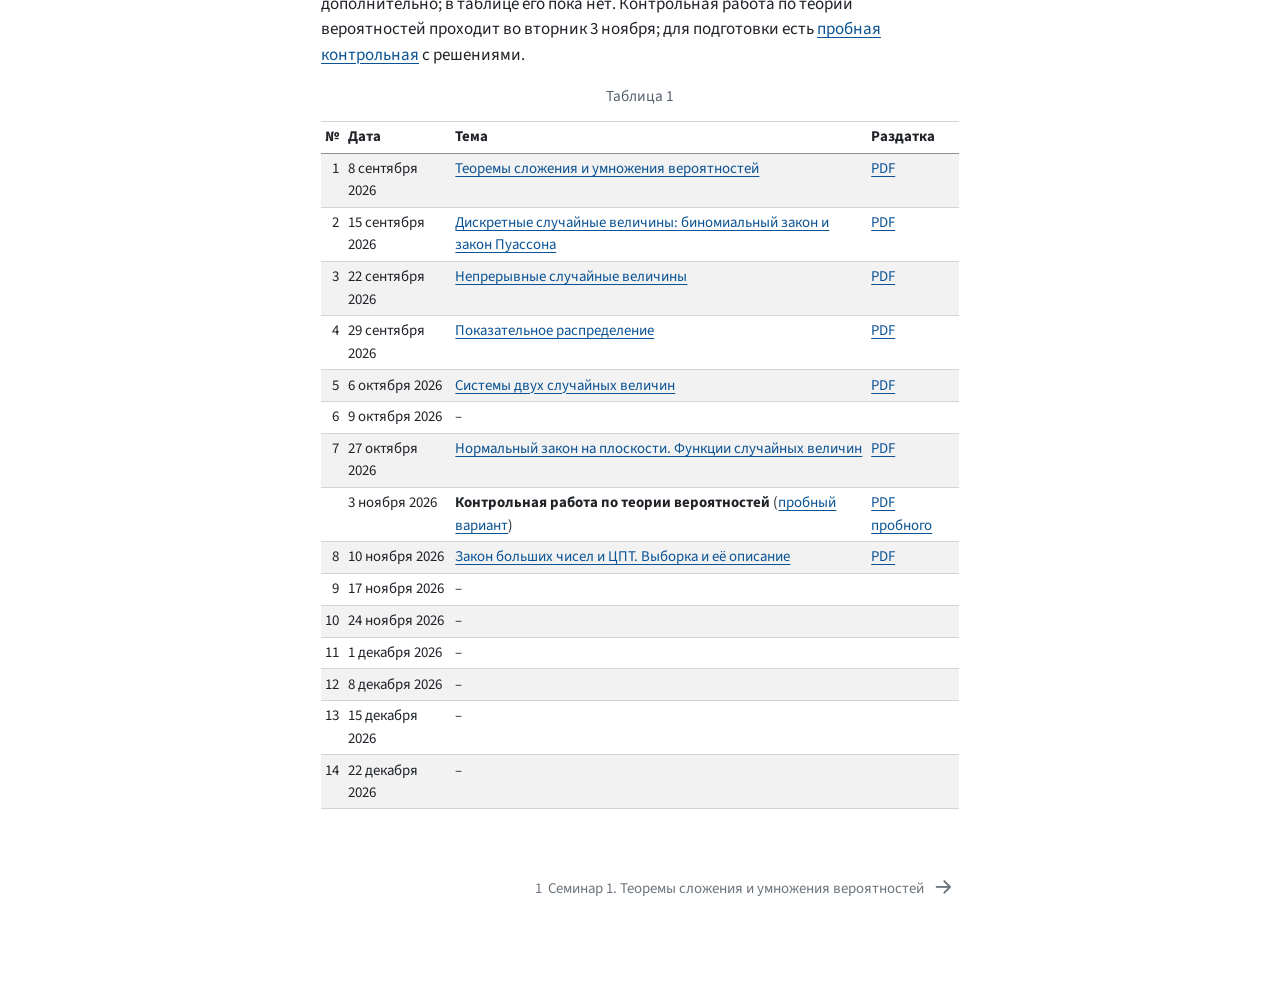
==== commit 9843a819: "Built site for gh-pages" ====
--- a/index.html
+++ b/index.html
@@ -226,8 +226,14 @@
 </li>
         <li class="sidebar-item">
   <div class="sidebar-item-container"> 
+  <a href="./seminars/11-hypothesis-testing/seminar-11.html" class="sidebar-item-text sidebar-link">
+ <span class="menu-text"><span class="chapter-number">10</span>&nbsp; <span class="chapter-title">Семинар 11. Проверка статистических гипотез</span></span></a>
+  </div>
+</li>
+        <li class="sidebar-item">
+  <div class="sidebar-item-container"> 
   <a href="./exams/mock-midterm.html" class="sidebar-item-text sidebar-link">
- <span class="menu-text"><span class="chapter-number">10</span>&nbsp; <span class="chapter-title">Пробная контрольная работа по теории вероятностей</span></span></a>
+ <span class="menu-text"><span class="chapter-number">11</span>&nbsp; <span class="chapter-title">Пробная контрольная работа по теории вероятностей</span></span></a>
   </div>
 </li>
         <li class="sidebar-item sidebar-item-section">
